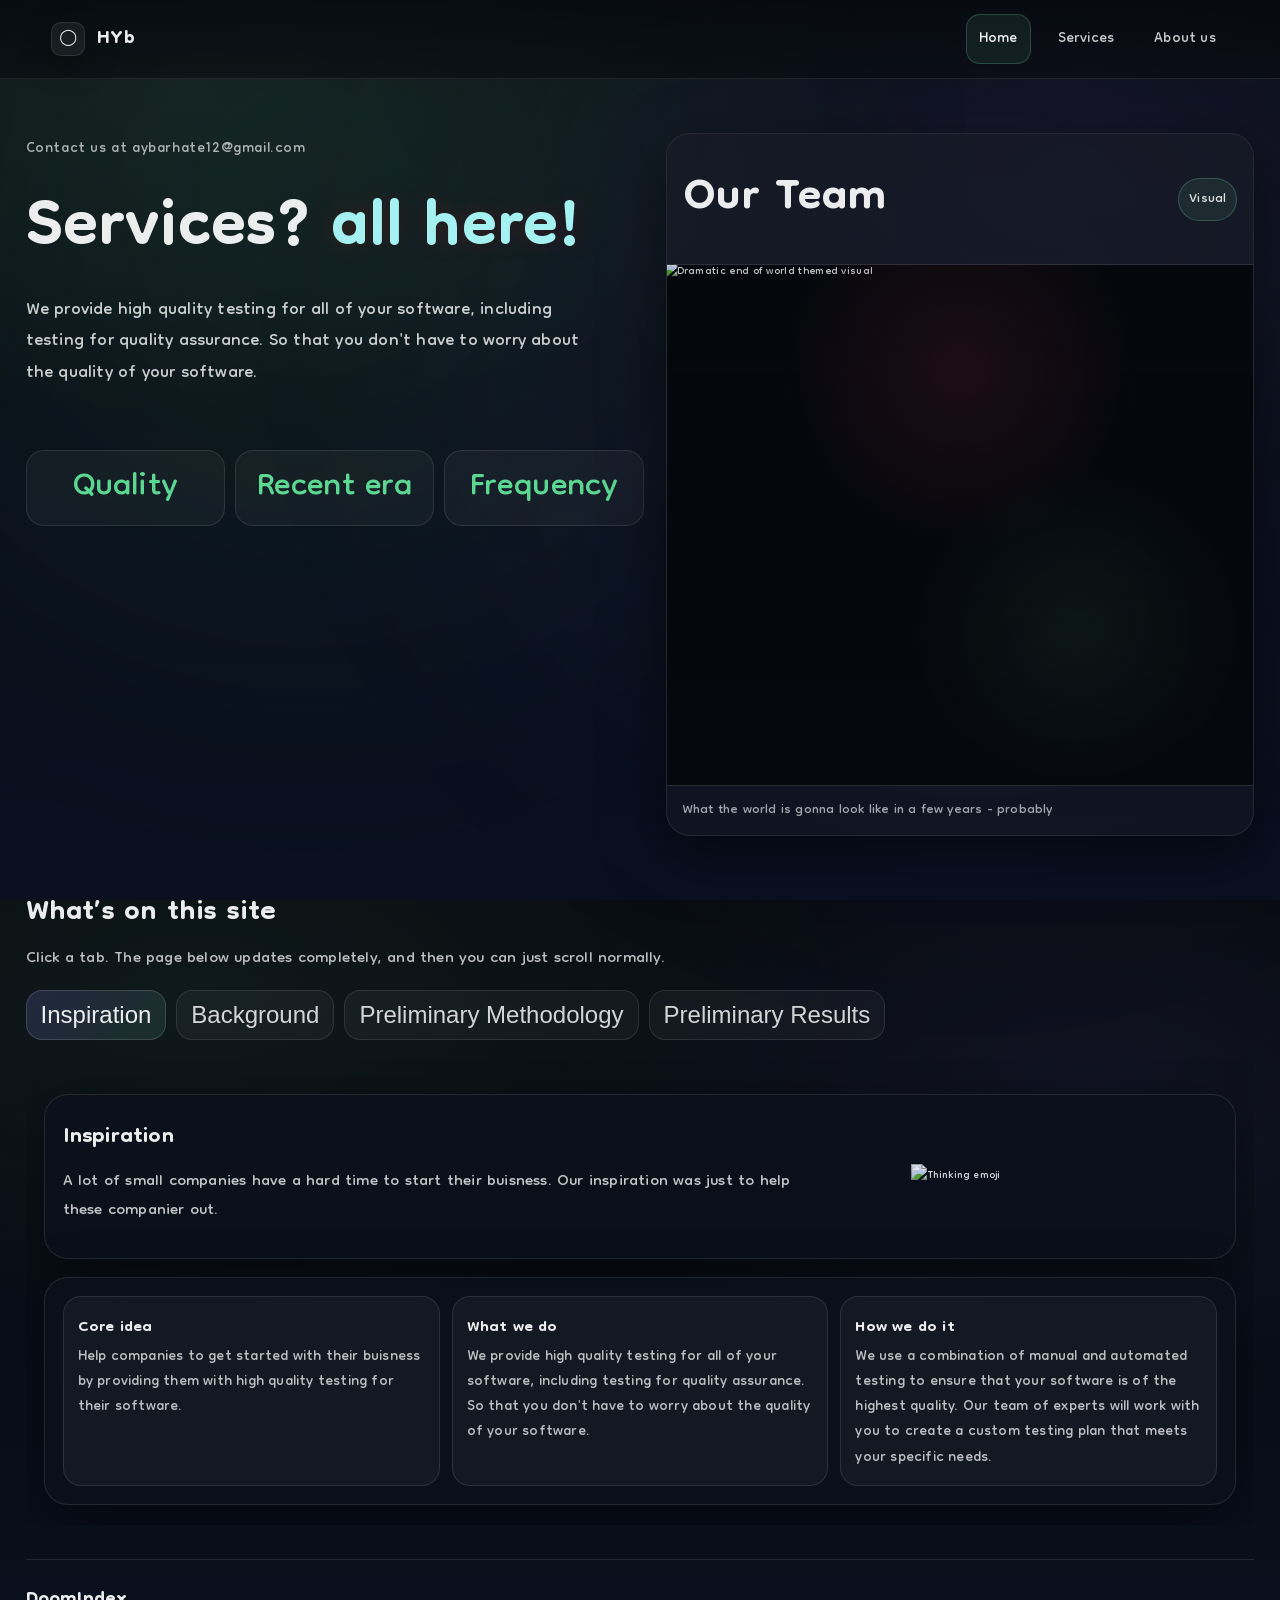
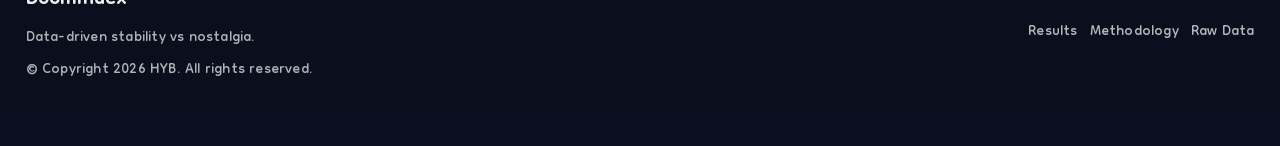
==== index.html @ d2ed86a8 "Better" ====
<!DOCTYPE html>
<html lang="en">
<head>
  <meta charset="UTF-8" />
  <meta name="viewport" content="width=device-width, initial-scale=1.0" />
  <title>Are We All Doomed?</title>

  <link rel="preconnect" href="https://fonts.googleapis.com">
  <link rel="preconnect" href="https://fonts.gstatic.com" crossorigin>
  <link href="https://fonts.googleapis.com/css2?family=Dongle:wght@300;400;700&display=swap" rel="stylesheet">
  

  <link rel="stylesheet" href="Scripts/styles.css" />
  <script src="https://cdn.plot.ly/plotly-2.32.0.min.js"></script>
</head>

<body>
  <div class="bg-glow bg-glow--a"></div>
  <div class="bg-glow bg-glow--b"></div>

  <header class="nav-wrap">
    <nav class="nav">
      <div class="brand">
        <div class="brand-mark" aria-hidden="true">◯</div>
        <a class="brand-name" href="index.html">HYb</a>
      </div>

      <button class="nav-toggle" id="navToggle" aria-label="Toggle menu">
        <span></span><span></span><span></span>
      </button>

      <div class="nav-links" id="navLinks">
        <a class="nav-link active" href="index.html">Home</a>
        <a class="nav-link" href="Scripts/Services.html">Services</a>
        <a class="nav-link" href="Scripts/about.html">About us</a>
      </div>
    </nav>
  </header>

  <main class="container">
    <!-- HERO -->
    <section class="hero">
      <div class="hero-left">
        <!-- <div class="kicker">Got your back • 2026 → now • Only the best<br> -->
        <div class="kicker">
          Contact us at aybarhate12@gmail.com
        </div>

        <h1 class="hero-title">
          Services? <span class="accent">all here!</span>
        </h1>

        <p class="hero-subtitle">
          We provide high quality testing for all of your software, including testing for quality assurance. So that you don't have to worry about the quality of your software.
        </p>



        <!-- <div class="hero-cta">
          <a class="btn btn-primary" href="#tabs">Explore the evidence</a>
          <a class="btn btn-ghost" href="raw-data.html">Jump to results</a>
        </div> -->

        <div class="hero-metrics">
          <div class="metric">
            <div class="metric-label">Quality </div>
            <!-- <div class="metric-value">1985–2019</div> -->
          </div>
          <div class="metric">
            <div class="metric-label">Recent era</div>
            <!-- <div class="metric-value">2020–Present</div> -->
          </div>
          <div class="metric">
            <div class="metric-label">Frequency</div>
            <!-- <div class="metric-value">Monthly</div> -->
          </div>
        </div>
      </div>

      <div class="hero-right">
        <div class="card hero-image-card">
          <div class="card-top">
            <div class="card-title">Our Team</div>
            <div class="pill">Visual</div>
          </div>

          <div class="hero-image-wrap">
            <img
              src="../end_of_world.jpg"
              alt="Dramatic end of world themed visual"
              class="hero-image"
            />
            <div class="hero-image-overlay"></div>
          </div>

          <div class="card-bottom">
            <div class="note">What the world is gonna look like in a few years - probably</div>
          </div>
        </div>
    </section>

    <!-- TABS -->
    <section class="tabs-section" id="tabs">
      <div class="tabs-header">
        <h2 class="section-title">What’s on this site</h2>
        <p class="section-subtitle">
          Click a tab. The page below updates completely, and then you can just scroll normally.
        </p>
      </div>

      <div class="tabs">
        <button class="tab active" data-tab="inspiration">Inspiration</button>
        <button class="tab" data-tab="background">Background</button>
        <button class="tab" data-tab="prelim-method">Preliminary Methodology</button>
        <button class="tab" data-tab="prelim-results">Preliminary Results</button>
      </div>
    </section>

    <!-- FULL PAGE TAB CONTENT -->
    <section class="full-tab-content">
      <!-- PANEL: Inspiration -->
      <!-- PANEL: Inspiration -->
<article class="panel active page-panel" id="panel-inspiration" data-panel="inspiration">

  <section class="content-block inspiration-block">

  <div class="inspiration-layout">

    <div class="inspiration-text">

      <h3 class="panel-title">Inspiration</h3>

      <p class="panel-text">
        A lot of small companies have a hard time to start their buisness. Our inspiration was just to help these companier out.
      </p>

    </div>

    <div class="inspiration-image-wrap">
      <img
        src="../images/thinking_emoji.png"
        alt="Thinking emoji"
        class="inspiration-image"
      >
    </div>

  </div>

</section>

  <section class="content-block">
    <div class="panel-grid">

      <div class="mini-card">
        <div class="mini-title">Core idea</div>
        <div class="mini-text">
          Help companies to get started with their buisness by providing them with high quality testing for their software.
        </div>
      </div>

      <div class="mini-card">
        <div class="mini-title">What we do</div>
        <div class="mini-text">
          We provide high quality testing for all of your software, including testing for quality assurance. So that you don't have to worry about the quality of your software.
        </div>
      </div>

      <div class="mini-card">
        <div class="mini-title">How we do it</div>
        <div class="mini-text">
          We use a combination of manual and automated testing to ensure that your software is of the highest quality. Our team of experts will work with you to create a custom testing plan that meets your specific needs.
        </div>
      </div>

    </div>
  </section>



</article>

      <!-- PANEL: Background -->
<article class="panel page-panel" id="panel-background" data-panel="background">

  <section class="content-block">
    <h3 class="panel-title">Background: The Geopolitical Risk Index</h3>

    <p class="panel-text">
      To evaluate global instability quantitatively, we use the Geopolitical Risk Index (GPR).
      The GPR is a widely used economic and political indicator developed by
      Dario Caldara and Matteo Iacoviello that measures geopolitical tensions
      by analysing the frequency of specific risk-related terms in international
      newspaper coverage.
    </p>

    <p class="panel-text">
      The index is constructed using a dictionary-based search algorithm that scans
      large databases of newspaper articles and calculates the share of articles
      containing combinations of words related to geopolitical conflict.
      This approach allows the index to capture the intensity of geopolitical risk
      over time in a consistent and data-driven way.
    </p>
  </section>

  <section class="content-block">

    <h3 class="panel-title">Components of the GPR index</h3>

    <p class="panel-text">
      The GPR index is composed of eight underlying categories representing different
      forms of geopolitical tension. These categories capture both potential threats
      and actual conflict events.
    </p>

    <ul class="panel-list">

      <li><span class="bullet"></span><b>War Threats (Category 1)</b> - references to the possibility of war or military confrontation.</li>

      <li><span class="bullet"></span><b>Peace Threats (Category 2)</b> - breakdowns in diplomacy or negotiations that threaten peace agreements.</li>

      <li><span class="bullet"></span><b>Military Buildups (Category 3)</b> - discussions of increased military spending or mobilisation.</li>

      <li><span class="bullet"></span><b>Nuclear Threats (Category 4)</b> - references to nuclear weapons, proliferation, or nuclear tensions.</li>

      <li><span class="bullet"></span><b>Terror Threats (Category 5)</b> - warnings or potential threats of terrorism.</li>

      <li><span class="bullet"></span><b>Beginning of War (Category 6)</b> - reports of conflicts officially beginning.</li>

      <li><span class="bullet"></span><b>Escalation of War (Category 7)</b> - events where existing conflicts intensify.</li>

      <li><span class="bullet"></span><b>Terror Acts (Category 8)</b> - actual terrorist attacks or incidents.</li>

    </ul>
  </section>

  <section class="content-block">

    <h3 class="panel-title">How the index is constructed</h3>

    <p class="panel-text">
      Each of these eight categories contributes to the overall GPR score.
      The categories are weighted using statistical models that estimate the
      relative importance of different types of geopolitical events in shaping
      global risk levels. These weights are derived from historical data and
      calibrated using econometric modelling techniques.
    </p>

    <p class="panel-text">
      The resulting index provides a monthly time series of geopolitical risk
      levels, allowing researchers to analyse long-term trends and compare
      different historical periods using consistent data.
    </p>

  </section>

  <section class="content-block">

    <div class="panel-grid">

      <div class="mini-card">
        <div class="mini-title">Time span used</div>
        <div class="mini-text">
          Monthly data from 1985 to the present.
        </div>
      </div>

      <div class="mini-card">
        <div class="mini-title">Global analysis</div>
        <div class="mini-text">
          We analyse the global index to detect large-scale structural shifts.
        </div>
      </div>

      <div class="mini-card">
        <div class="mini-title">Country analysis</div>
        <div class="mini-text">
          The same framework is then applied to 44 countries included in the GPR dataset.
        </div>
      </div>

    </div>

  </section>

</article>

      <!-- PANEL: Preliminary Methodology -->
<article class="panel page-panel" id="panel-prelim-method" data-panel="prelim-method">
  <section class="content-block">
    <h3 class="panel-title">Preliminary methodology</h3>
    <p class="panel-text">
      Our approach is to treat the idea of a “golden era” as a measurable statistical claim rather than just a feeling.
      We begin with the monthly global Geopolitical Risk Index (GPR), clean and filter the data so it consistently covers 1985 to the present, then split the timeline into two eras: a pre-2020 baseline and a post-2020 recent period.
      From there, we apply a small set of connected analyses designed to answer slightly different versions of the same question: is the world now generally riskier, more unstable, more extreme, or structurally different from before?
    </p>
  </section>

  <section class="content-block">
    <h3 class="panel-title">Phase 1 pipeline (global)</h3>
    <p class="panel-text">
      The global methodology is built in layers. Instead of relying on a single summary statistic, we combine baseline level, volatility, extremes, and regime-shift analysis so the interpretation is more robust.
      Each method is answering a different part of the overall research question.
    </p>

    <ul class="panel-list">
      <li>
        <span class="bullet"></span>
        <span><b>Data preparation:</b> load the monthly GPR series, convert dates, clean invalid values, sort chronologically, and restrict the working dataset to 1985–present.</span>
      </li>
      <li>
        <span class="bullet"></span>
        <span><b>Era split:</b> define 1985–2019 as the “golden era” and 2020–present as the recent comparison period.</span>
      </li>
      <li>
        <span class="bullet"></span>
        <span><b>Baseline level:</b> compare the mean and median of each era with bootstrap confidence intervals.</span>
      </li>
      <li>
        <span class="bullet"></span>
        <span><b>Volatility:</b> compare standard deviation and rolling 60-month instability over time.</span>
      </li>
      <li>
        <span class="bullet"></span>
        <span><b>Extremes:</b> define high-risk months using golden-era percentile thresholds, then compare how often and how strongly those extremes appear later.</span>
      </li>
      <li>
        <span class="bullet"></span>
        <span><b>Trend shift:</b> fit separate pre-2020 and post-2020 linear trends and test whether the slope changes significantly.</span>
      </li>
    </ul>
  </section>

  <section class="content-block methodology-columns">
    <div class="mini-card">
      <div class="mini-title">What the baseline test asks</div>
      <div class="mini-text">
        Are ordinary months now riskier on average, or does today only feel worse because of a few giant spikes?
      </div>
    </div>

    <div class="mini-card">
      <div class="mini-title">What the volatility test asks</div>
      <div class="mini-text">
        Even if average risk were similar, has the system itself become more unstable and harder to predict?
      </div>
    </div>

    <div class="mini-card">
      <div class="mini-title">What the extremes test asks</div>
      <div class="mini-text">
        Are months that would have counted as unusually severe in the golden era becoming more common now?
      </div>
    </div>

    <div class="mini-card">
      <div class="mini-title">What the trend shift asks</div>
      <div class="mini-text">
        Does 2020 behave like a real structural breakpoint, where the long-term direction of the series changes?
      </div>
    </div>
  </section>

  <section class="content-block">
    <h3 class="panel-title">How the methods work together</h3>
    <p class="panel-text">
      These methods are intentionally complementary. Mean and median test the baseline level, volatility checks instability, extreme-value analysis checks tail risk, and piecewise trend analysis checks whether the system’s direction changed.
      Taken together, they let us distinguish between a world that is merely noisy and a world that is genuinely becoming more dangerous in a deeper statistical sense.
    </p>
  </section>

  <section class="content-block">
    <h3 class="panel-title">Phase 3 expansion (countries)</h3>
    <p class="panel-text">
      After validating the pipeline globally, we extend the exact same framework to the 44 country-level GPR share series.
      That means each country gets the same cleaning steps, the same era split, and the same set of plots and summaries.
      This makes it possible to ask not only whether the world as a whole looks different, but also whether that shift is broadly distributed or concentrated in particular places.
    </p>
  </section>
</article>

      <!-- PANEL: Preliminary Results -->
      <article class="panel page-panel" id="panel-prelim-results" data-panel="prelim-results">
        <section class="content-block">
          <h3 class="panel-title">Preliminary results (global)</h3>

          <div class="doom-answer">
            <span class="doom-q">Are we all doomed?</span>
            <span class="doom-a">Yes… well, kinda.</span>
          </div>

          <p class="panel-text">
            These three charts give the first answer: the post-2020 period does not just look noisy  it appears structurally higher and more fragile than the 1985–2019 baseline.
          </p>
        </section>

        <!-- BIG MAIN PLOT -->
        <section class="content-block">
          <div class="inline-plot-card">
            <div class="inline-plot-title">Global GPR  monthly values + rolling trends</div>
            <div class="plot plot--iframe plot--xl">
              <iframe
                title="Global GPR trends"
                class="plot-iframe"
                src="../analysis_results/baseline_analysis_plotly/html/01_time_series_and_trend.html"
                loading="lazy"
                scrolling="no"
                referrerpolicy="no-referrer"
              ></iframe>
            </div>
          </div>

          <p class="prelim-description">
            This is the broadest view of the story. The raw monthly series is spiky, but the rolling means make the underlying shift easier to see. Instead of only a few isolated shocks, the recent period appears to sit on a higher overall level of risk than the older baseline.
          </p>
        </section>

        <!-- ROW 1: TEXT LEFT, PLOT RIGHT -->
        <section class="content-block prelim-row">
          <div class="prelim-row-text">
            <h4 class="prelim-row-title">Distribution shift</h4>
            <p class="prelim-row-paragraph">
              This chart compares the overall shape of the golden-era and recent-era distributions. The key point is that the recent period is not just defined by one or two dramatic spikes  the whole distribution has moved upward. That lines up with the statistics: the golden-era mean is 100.00 while the recent mean is 119.61, and the median rises from 90.61 to 114.91. In plain language, typical months after 2020 are riskier than typical months before it, which supports the idea that the change is broad rather than anecdotal.
            </p>
          </div>

          <div class="prelim-row-plot">
            <div class="inline-plot-card">
              <div class="inline-plot-title">Distribution shift (Golden vs Recent)</div>
              <div class="plot plot--iframe plot--row">
                <iframe
                  title="Distribution density"
                  class="plot-iframe"
                  src="../analysis_results/baseline_analysis_plotly/html/03_distribution_density_comparison.html"
                  loading="lazy"
                  scrolling="no"
                  referrerpolicy="no-referrer"
                ></iframe>
              </div>
            </div>
          </div>
        </section>

        <!-- ROW 2: PLOT LEFT, TEXT RIGHT -->
        <section class="content-block prelim-row prelim-row--reverse">
          <div class="prelim-row-plot">
            <div class="inline-plot-card">
              <div class="inline-plot-title">Piecewise trend around 2020</div>
              <div class="plot plot--iframe plot--row">
                <iframe
                  title="Piecewise trend"
                  class="plot-iframe"
                  src="../analysis_results/baseline_analysis_plotly/html/07_piecewise_trend_lines.html"
                  loading="lazy"
                  scrolling="no"
                  referrerpolicy="no-referrer"
                ></iframe>
              </div>
            </div>
          </div>

          <div class="prelim-row-text">
            <h4 class="prelim-row-title">Trend shift around 2020</h4>
            <p class="prelim-row-paragraph">
              This plot asks whether 2020 marks a genuine structural change rather than just another bump in a noisy series. Before 2020, the fitted slope is slightly negative at about -0.015 GPR per month, which is basically flat to gently declining. After 2020, it becomes strongly positive at about +1.011 GPR per month, and the bootstrap confidence interval for the slope difference excludes zero. So, even at a preliminary level, the evidence suggests the recent era is not only higher  it is also moving in a more unstable direction.
            </p>
          </div>
        </section>

        <section class="content-block">
          <div class="results-cta">
            <a class="btn btn-primary" href="raw-data.html">See full results</a>
            <a class="btn btn-ghost" href="methodology.html">Read full methodology</a>
          </div>
        </section>
      </article>
    </section>
    
    <footer class="footer">
      <div class="footer-left">
        <div class="footer-title">DoomIndex</div>
        <div class="footer-sub">Data-driven stability vs nostalgia.</div>
        <div class="footer-sub">© Copyright 2026 HYB. All rights reserved.</div>
      </div>
      <div class="footer-right">
        <a href="raw-data.html">Results</a>
        <a href="methodology.html">Methodology</a>
        <a href="actual_raw_data.html">Raw Data</a>
      </div>
    </footer>
  </main>

  <script src="Scripts/script.js"></script>
</body>
</html>
---- Scripts/styles.css ----
:root{
  --bg: #070A0F;
  --bg2: #0A1020;
  --card: rgba(12, 16, 28, 0.68);
  --card2: rgba(12, 16, 28, 0.82);
  --border: rgba(255,255,255,0.10);
  --muted: rgba(255,255,255,0.70);
  --text: rgba(255,255,255,0.92);
  --accent: #a5f0f0;
  --accent2: rgba(104, 245, 163, 0.865);
  --danger: #FF4D6D;
  --shadow: 0 18px 60px rgba(0,0,0,0.55);
  --radius: 18px;
  --radius2: 24px;
}

*{ box-sizing: border-box; }
html, body { height: 100%; }
body{
  margin: 0;
  background: radial-gradient(1200px 600px at 15% 10%, rgba(124,255,178,0.06), transparent 55%),
              radial-gradient(900px 500px at 85% 20%, rgba(138,124,255,0.07), transparent 60%),
              linear-gradient(180deg, var(--bg), var(--bg2));
  color: var(--text);
  font-family: "Dongle", system-ui, -apple-system, Segoe UI, Roboto, Arial, sans-serif;
  letter-spacing: 0.2px;
}

/* subtle glow blobs */
.bg-glow{
  position: fixed;
  inset: -200px;
  filter: blur(80px);
  opacity: 0.65;
  pointer-events: none;
  z-index: -1;
}
.bg-glow--a{ background: radial-gradient(circle at 30% 30%, rgba(124,255,178,0.12), transparent 45%); }
.bg-glow--b{ background: radial-gradient(circle at 70% 40%, rgba(138,124,255,0.11), transparent 52%); }

.container{
  width: min(1500px, 96vw);
  margin: 0 auto;
  padding: 28px 0 60px;
}

/* NAV */
.nav-wrap{
  position: sticky;
  top: 0;
  z-index: 50;
  backdrop-filter: blur(14px);
  background: linear-gradient(180deg, rgba(7,10,15,0.85), rgba(7,10,15,0.55));
  border-bottom: 1px solid var(--border);
}

.nav{
  width: min(1200px, 92vw);
  margin: 0 auto;
  padding: 14px 0;
  display: flex;
  align-items: center;
  justify-content: space-between;
  gap: 16px;
}

.brand{
  display: flex;
  align-items: center;
  gap: 12px;
}
.brand-mark{
  width: 34px;
  height: 34px;
  border-radius: 10px;
  display: grid;
  place-items: center;
  background: rgba(255,255,255,0.06);
  border: 1px solid var(--border);
  box-shadow: 0 10px 30px rgba(0,0,0,0.35);
}
.brand-name{
  text-decoration: none;
  color: var(--text);
  font-size: 30px;
  font-weight: 700;
  line-height: 1;
}

.nav-links{
  display: flex;
  gap: 14px;
  align-items: center;
}

.nav-link{
  text-decoration: none;
  color: rgba(255,255,255,0.78);
  font-size: 22px;
  padding: 8px 12px;
  border-radius: 14px;
  border: 1px solid transparent;
  transition: 120ms ease;
}
.nav-link:hover{
  color: var(--text);
  background: rgba(255,255,255,0.06);
  border-color: var(--border);
}
.nav-link.active{
  color: var(--text);
  background: rgba(124,255,178,0.08);
  border-color: rgba(124,255,178,0.20);
}
.method-image{
  width: 100%;
  max-width: 100%;
  display: block;
  border-radius: 20px;
  border: 1px solid rgba(255,255,255,0.10);
  margin-top: 18px;
}
/* mobile toggle */
.nav-toggle{
  display: none;
  background: transparent;
  border: 1px solid var(--border);
  border-radius: 14px;
  padding: 10px;
  cursor: pointer;
}
.nav-toggle span{
  display: block;
  width: 20px;
  height: 2px;
  background: rgba(255,255,255,0.85);
  margin: 4px 0;
  border-radius: 2px;
}

/* HERO */
.hero{
  display: grid;
  grid-template-columns: 1.05fr 1fr;
  gap: 22px;
  padding-top: 26px;
  align-items: stretch;
}

.kicker{
  font-size: 22px;
  color: rgba(255,255,255,0.65);
  letter-spacing: 0.6px;
}

.hero-title{
  margin: 40px 0 40px;
  font-size: clamp(96px, 8vw, 150px);
  line-height: 0.5;
  font-weight: 700;
}
.accent{
  color: var(--accent);
  text-shadow: 0 0 22px rgba(233, 26, 26, 0.18);
}
.hero-subtitle{
  margin: 0 0 30px;
  font-size: 26px;
  color: rgba(255,255,255,0.78);
  line-height: 1.2;
  max-width: 58ch;
}

.hero-cta{
  display: flex;
  gap: 12px;
  align-items: center;
  margin: 12px 0 16px;
}

.btn{
  display: inline-flex;
  align-items: center;
  justify-content: center;
  gap: 10px;
  padding: 12px 16px;
  border-radius: 16px;
  font-size: 24px;
  text-decoration: none;
  border: 1px solid var(--border);
  transition: 140ms ease;
  user-select: none;
}
.btn-primary{
  background: linear-gradient(135deg, rgba(124,255,178,0.18), rgba(124,255,178,0.08));
  border-color: rgba(124,255,178,0.26);
  color: var(--text);
}
.btn-primary:hover{
  transform: translateY(-1px);
  box-shadow: 0 16px 40px rgba(0,0,0,0.45);
}
.btn-ghost{
  background: rgba(255,255,255,0.05);
  color: rgba(255,255,255,0.85);
}
.btn-ghost:hover{
  background: rgba(255,255,255,0.08);
}

.hero-metrics{
  display: grid;
  grid-template-columns: repeat(3, 1fr);
  gap: 10px;  
  margin-top: 60px;
}
.metric{
  padding: 12px 12px;
  border-radius: 18px;
  display: flex;
  align-items: center;
  justify-content: center;
  background: rgba(255,255,255,0.04);
  border: 1px solid var(--border);
}
.metric-label{
  font-size: 50px;
  color: var(--accent2);
  text-align: center;
  line-height: 1;
  /* text-shadow: 0 0 18px rgba(0, 0, 0, 0.35); */
}
.metric-value{
  font-size: 28px;
  font-weight: 700;
  line-height: 1;
}

/* CARD / PLOT */
.card{
  background: var(--card);
  border: 1px solid var(--border);
  border-radius: var(--radius2);
  box-shadow: var(--shadow);
  overflow: hidden;
  display: flex;
  flex-direction: column;
  min-height: 420px;
}

.card-top{
  padding: 14px 16px;
  display: flex;
  align-items: center;
  justify-content: space-between;
  background: rgba(255,255,255,0.03);
  border-bottom: 1px solid var(--border);
}
.card-title{
  font-size: 70px;
  font-weight: 700;
  text-align: center;
}
.pill{
  font-size: 20px;
  padding: 6px 10px;
  border-radius: 999px;
  border: 1px solid rgba(124,255,178,0.22);
  background: rgba(124,255,178,0.08);
  color: rgba(255,255,255,0.85);
}
.plot{
  width: 100%;
  height: 420px;
}
.plot--small{
  height: 280px;
}
.card-bottom{
  padding: 10px 16px;
  border-top: 1px solid var(--border);
  background: rgba(255,255,255,0.02);
}
.note{
  font-size: 20px;
  color: rgba(255,255,255,0.62);
}

/* TABS SECTION */
.tabs-section{
  margin-top: 34px;
  padding: 22px 0 0;
}

.tabs-header{
  margin-bottom: 10px;
}
.section-title{
  margin: 0;
  font-size: 44px;
  line-height: 1;
}
.section-subtitle{
  margin: 6px 0 0;
  font-size: 24px;
  color: rgba(255,255,255,0.72);
}

.tabs{
  display: flex;
  gap: 10px;
  flex-wrap: wrap;
  margin-top: 14px;
}

.tab{
  cursor: pointer;
  border-radius: 16px;
  border: 1px solid var(--border);
  background: rgba(255,255,255,0.04);
  color: rgba(255,255,255,0.82);
  padding: 10px 14px;
  font-size: 24px;
  transition: 140ms ease;
}
.tab:hover{
  background: rgba(255,255,255,0.07);
}
.tab.active{
  background: linear-gradient(135deg, rgba(138,124,255,0.18), rgba(124,255,178,0.10));
  border-color: rgba(255,255,255,0.14);
  color: var(--text);
}

.tab-panels{
  margin-top: 14px;
  border-radius: var(--radius2);
  border: 1px solid var(--border);
  background: var(--card2);
  box-shadow: var(--shadow);
  overflow: hidden;
}

.panel{
  display: none;
  padding: 18px 18px 20px;
  max-height: 520px;
  overflow: auto; /* scrollable content area */
}
.panel.active{
  display: block;
}

.panel-title{
  margin: 0 0 6px;
  font-size: 34px;
  font-weight: 700;
}
.panel-text{
  margin: 0 0 14px;
  font-size: 24px;
  color: rgba(255,255,255,0.76);
  line-height: 1.2;
}

.panel-grid{
  display: grid;
  grid-template-columns: repeat(3, 1fr);
  gap: 12px;
}
.mini-card{
  padding: 14px 14px;
  background: rgba(255,255,255,0.04);
  border: 1px solid var(--border);
  border-radius: 18px;
}
.mini-title{
  font-size: 24px;
  font-weight: 700;
}
.mini-text{
  font-size: 22px;
  color: rgba(255,255,255,0.72);
  line-height: 1.15;
}

.panel-list{
  list-style: none;
  padding: 0;
  margin: 10px 0 14px;
  display: grid;
  gap: 10px;
}
.panel-list li{
  display: grid;
  grid-template-columns: 14px 1fr;
  gap: 10px;
  font-size: 24px;
  color: rgba(255,255,255,0.78);
}
.bullet{
  width: 10px;
  height: 10px;
  border-radius: 50%;
  margin-top: 10px;
  background: rgba(124,255,178,0.85);
  box-shadow: 0 0 18px rgba(124,255,178,0.20);
}

.inline-plot-wrap{
  display: grid;
  grid-template-columns: 1fr 1fr;
  gap: 12px;
  margin-top: 10px;
}
.inline-plot-card{
  padding: 12px;
  border: 1px solid var(--border);
  border-radius: 18px;
  background: rgba(255,255,255,0.03);
}
.inline-plot-title{
  font-size: 24px;
  font-weight: 700;
  margin-bottom: 8px;
}

.results-grid{
  display: grid;
  grid-template-columns: 1fr 1fr;
  gap: 12px;
}
.result-card{
  padding: 14px;
  border: 1px solid var(--border);
  border-radius: 18px;
  background: rgba(255,255,255,0.03);
}
.result-title{
  font-size: 26px;
  font-weight: 700;
  margin-bottom: 6px;
}
.result-text{
  font-size: 22px;
  color: rgba(255,255,255,0.75);
  line-height: 1.15;
}

.results-cta{
  margin-top: 12px;
  display: flex;
  gap: 12px;
}

/* FOOTER */
.footer{
  margin-top: 34px;
  padding: 18px 0 0;
  border-top: 1px solid var(--border);
  display: flex;
  justify-content: space-between;
  align-items: center;
  gap: 18px;
}
.footer-title{
  font-size: 30px;
  font-weight: 700;
}
.footer-sub{
  font-size: 22px;
  color: rgba(255,255,255,0.68);
}
.footer-right{
  display: flex;
  gap: 12px;
  flex-wrap: wrap;
}
.footer-right a{
  color: rgba(255,255,255,0.70);
  text-decoration: none;
  font-size: 22px;
}
.footer-right a:hover{
  color: var(--text);
}

.hero-image-card{ overflow: hidden; }
    .hero-image-wrap{
      position: relative;
      width: 100%;
      height: 520px;
      overflow: hidden;
      background: #05070c;
    }
    .hero-image{
      width: 100%;
      height: 100%;
      object-fit: cover;
      display: block;
      filter: saturate(1.05) contrast(1.05) brightness(0.86);
      transform: scale(1.02);
    }
    .hero-image-overlay{
      position: absolute;
      inset: 0;
      background:
        linear-gradient(180deg, rgba(7,10,15,0.04), rgba(7,10,15,0.20)),
        radial-gradient(circle at 50% 20%, rgba(255,77,109,0.10), transparent 35%),
        radial-gradient(circle at 70% 70%, rgba(124,255,178,0.07), transparent 30%);
      pointer-events: none;
    }

    .full-tab-content{
      margin-top: 18px; 
    }

    /*
    .page-panel{
      display: none;
      padding: 0;
      max-height: none !important;
      overflow: visible !important;
      background: transparent;
      border: none;
      box-shadow: none;
    }
    .page-panel.active{
      display: block;
    } */

    .content-block{
      margin-top: 18px;
      padding: 18px;
      border-radius: 24px;
      border: 1px solid rgba(255,255,255,0.10);
      background: rgba(12,16,28,0.82);
      box-shadow: 0 18px 60px rgba(0,0,0,0.45);
    }

    .methodology-columns{
      display: grid;
      grid-template-columns: 1fr 1fr;
      gap: 14px;
    }
        /* .panel-list{
      list-style: none;
      padding: 0;
      margin: 14px 0 0;
    }

    .panel-list li{
      display: flex;
      align-items: flex-start;
      gap: 10px;
      margin-bottom: 12px;
      line-height: 1.6;
      color: rgba(255,255,255,0.78);
    }

    .panel-list .bullet{
      width: 8px;
      height: 8px;
      border-radius: 50%;
      margin-top: 9px;
      background: #7CFFB2;
      flex-shrink: 0;
    } */

    .plot-iframe{
      width:100%;
      height:100%;
      border:0;
      display:block;
      background:transparent;
    }
    .plot--iframe{ width: 100%; }
    .plot--xl{ height: 700px; }
    .plot--row{ height: 500px; } /* same aspect ratio feel as big plot, just scaled down */

    .doom-answer{
      margin: 6px 0 14px;
      line-height: 1.02;
      letter-spacing: 0.2px;
    }
    .doom-q{
      display:block;
      font-size: 38px;
      font-weight: 700;
      opacity: 0.92;
      color: #FF4D6D
    
    }
    .doom-a{
      display:block;
      margin-top: 6px;
      font-size: 52px;
      font-weight: 800;
    }

    .prelim-description{
      margin: 16px 6px 4px;
      font-size: 24px;
      line-height: 1.18;
      color: rgba(255,255,255,0.75);
    }

    .prelim-row{
      display: grid;
      grid-template-columns: 1fr 1.15fr;
      gap: 22px;
      align-items: center;
    }
    .prelim-row--reverse{
      grid-template-columns: 1.15fr 1fr;
    }

    .prelim-row-title{
      margin: 0 0 10px;
      font-size: 34px;
      line-height: 1;
    }
    .prelim-row-paragraph{
      margin: 0;
      font-size: 24px;
      line-height: 1.18;
      color: rgba(255,255,255,0.76);
    }

    @media (max-width: 980px){
      .hero-image-wrap{ height: 420px; }
      .methodology-columns,
      .prelim-row,
      .prelim-row--reverse{
        grid-template-columns: 1fr;
      }
      .plot--xl{ height: 560px; }
      .plot--row{ height: 560px; }
    }

    @media (max-width: 600px){
      .hero-image-wrap{ height: 360px; }
      .plot--xl{ height: 520px; }
      .plot--row{ height: 520px; }
      .doom-q{ font-size: 32px; }
      .doom-a{ font-size: 55px; }
      .prelim-description,
      .prelim-row-paragraph{
        font-size: 22px;
      }
      .prelim-row-title{
        font-size: 30px;
      }
    }
    .inspiration-layout{
  display:grid;
  grid-template-columns: 1.3fr 0.7fr;
  gap:30px;
  align-items:center;
}

.inspiration-image-wrap{
  display:flex;
  justify-content:center;
  align-items:center;
}

.inspiration-image{
  width:220px;
  max-width:100%;
  opacity:0.9;
}

@media (max-width:900px){
  .inspiration-layout{
    grid-template-columns:1fr;
    text-align:left;
  }

  .inspiration-image{
    width:180px;
  }
}


/* RESPONSIVE */
@media (max-width: 980px){
  .hero{ grid-template-columns: 1fr; }
  .plot{ height: 380px; }
  .panel-grid{ grid-template-columns: 1fr; }
  .inline-plot-wrap{ grid-template-columns: 1fr; }
  .results-grid{ grid-template-columns: 1fr; }

  .nav-toggle{ display: inline-block; }
  .nav-links{
    display: none;
    position: absolute;
    top: 62px;
    right: 4vw;
    left: 4vw;
    padding: 10px;
    border-radius: 18px;
    background: rgba(10,12,20,0.92);
    border: 1px solid var(--border);
    box-shadow: var(--shadow);
  }
  .nav-links.open{ display: flex; flex-direction: column; gap: 6px; }
  .nav-link{ width: 100%; }
}
/* ======================================
   GLOBAL SCROLLBAR (ALL PAGES)
====================================== */

/* Chrome, Edge, Safari */
::-webkit-scrollbar {
  width: 10px;
  height: 10px;
}

::-webkit-scrollbar-track {
  background: rgba(255,255,255,0.03);
}

::-webkit-scrollbar-thumb {
  background: linear-gradient(
    180deg,
    rgba(124,255,178,0.9),
    rgba(124,255,178,0.55)
  );
  border-radius: 10px;
  border: 2px solid rgba(10,14,22,0.9);
}

::-webkit-scrollbar-thumb:hover {
  background: linear-gradient(
    180deg,
    rgba(124,255,178,1),
    rgba(124,255,178,0.75)
  );
}

 /* Firefox */
* {
  scrollbar-width: thin;
  scrollbar-color: var(--accent2) rgba(0, 0, 0, 0.7);
}
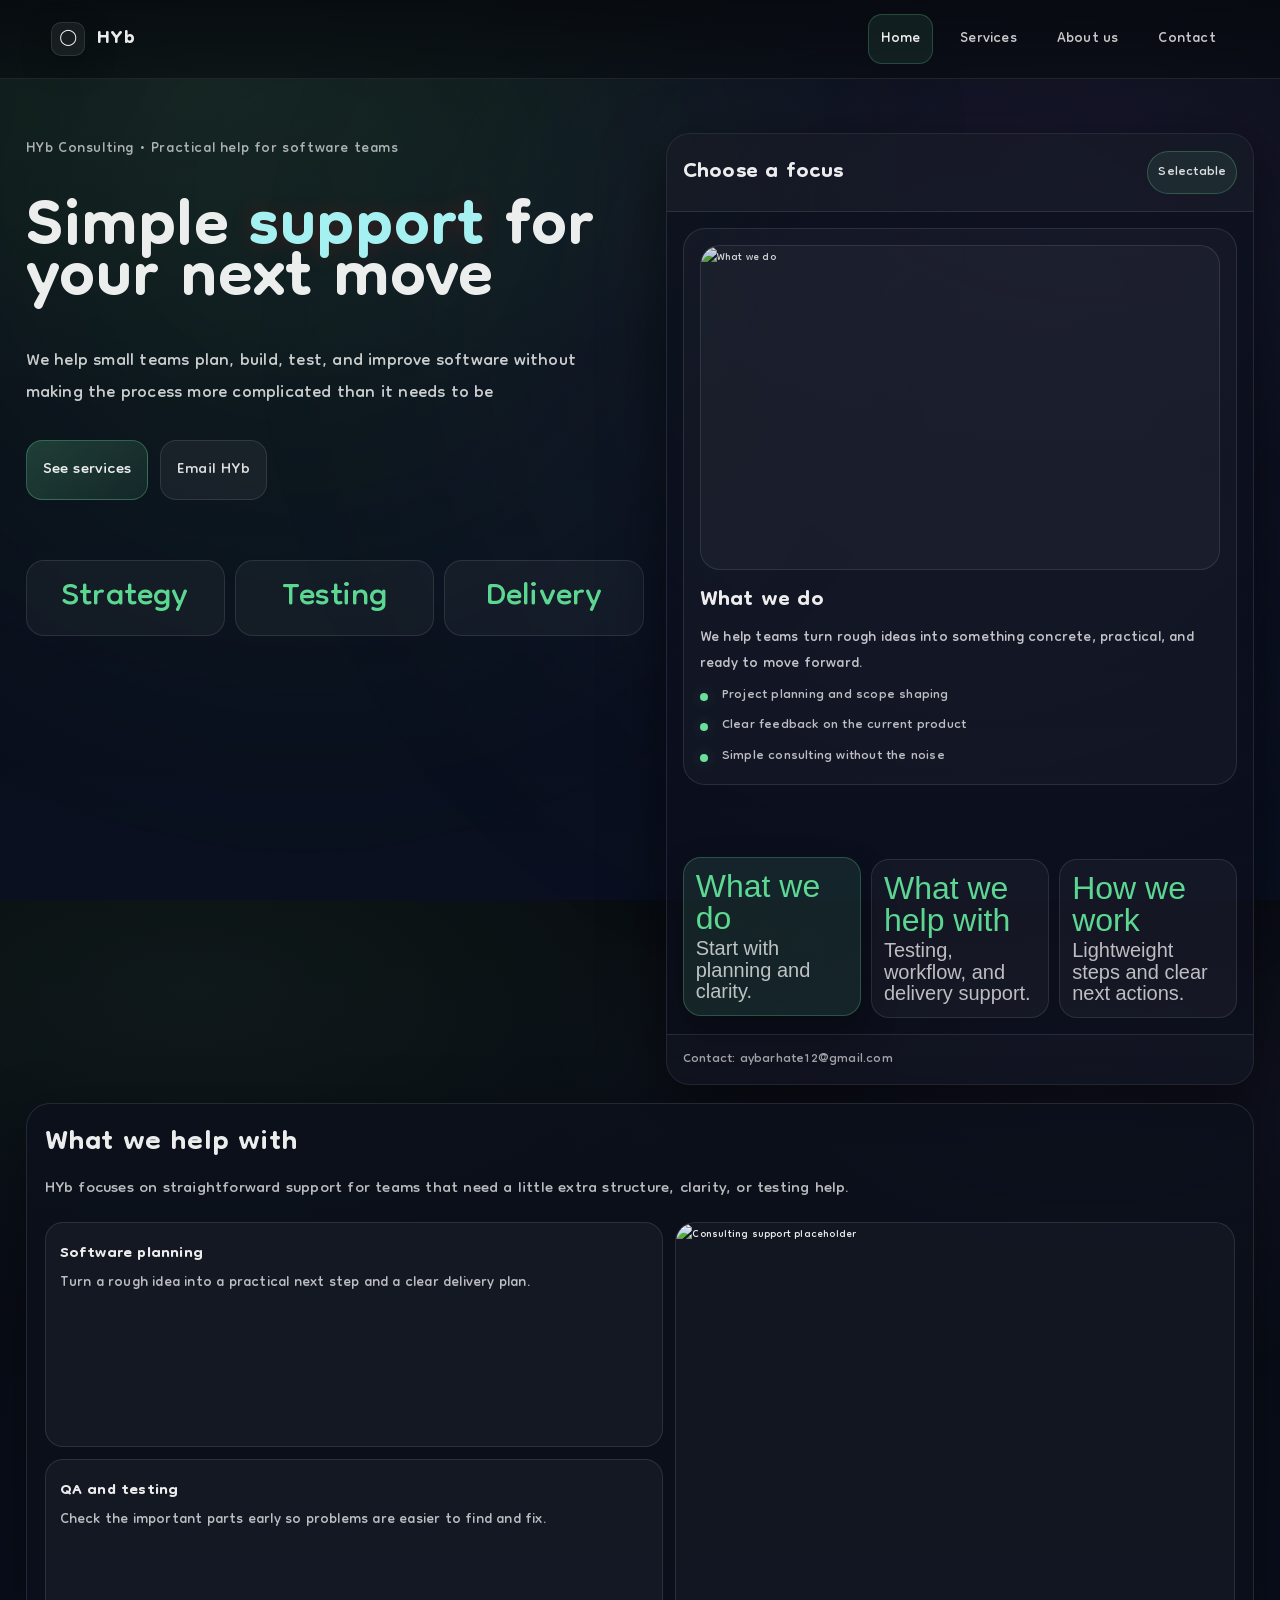
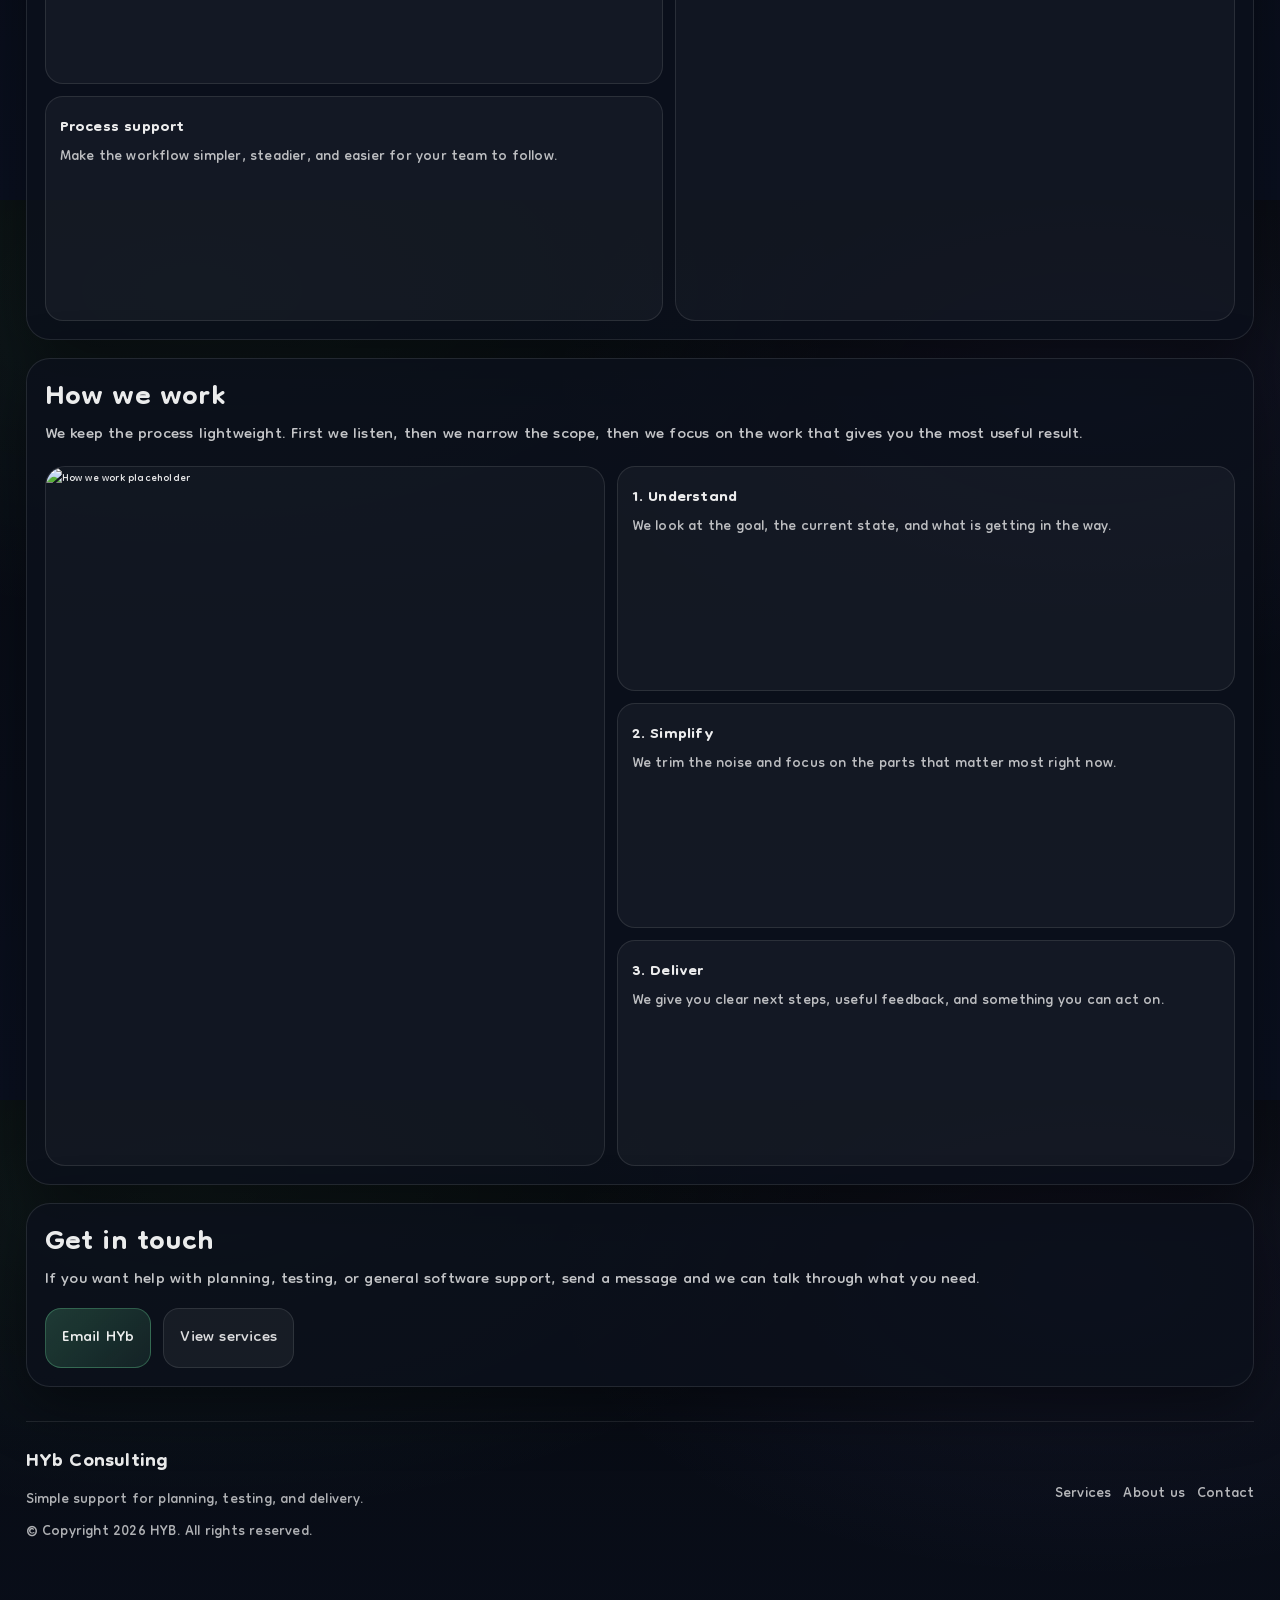
==== commit 224b02bf: "Animations" ====
--- a/index.html
+++ b/index.html
@@ -3,15 +3,13 @@
 <head>
   <meta charset="UTF-8" />
   <meta name="viewport" content="width=device-width, initial-scale=1.0" />
-  <title>Are We All Doomed?</title>
+  <title>HYb Consulting</title>
 
   <link rel="preconnect" href="https://fonts.googleapis.com">
   <link rel="preconnect" href="https://fonts.gstatic.com" crossorigin>
   <link href="https://fonts.googleapis.com/css2?family=Dongle:wght@300;400;700&display=swap" rel="stylesheet">
-  
 
   <link rel="stylesheet" href="Scripts/styles.css" />
-  <script src="https://cdn.plot.ly/plotly-2.32.0.min.js"></script>
 </head>
 
 <body>
@@ -33,458 +31,169 @@
         <a class="nav-link active" href="index.html">Home</a>
         <a class="nav-link" href="Scripts/Services.html">Services</a>
         <a class="nav-link" href="Scripts/about.html">About us</a>
+        <a class="nav-link" href="Scripts/email.html">Contact</a>
       </div>
     </nav>
   </header>
 
   <main class="container">
-    <!-- HERO -->
     <section class="hero">
-      <div class="hero-left">
-        <!-- <div class="kicker">Got your back • 2026 → now • Only the best<br> -->
-        <div class="kicker">
-          Contact us at aybarhate12@gmail.com
-        </div>
+      <div class="hero-left reveal">
+        <div class="kicker">HYb Consulting • Practical help for software teams</div>
 
         <h1 class="hero-title">
-          Services? <span class="accent">all here!</span>
+          Simple <span class="accent">support</span> for your next move
         </h1>
 
         <p class="hero-subtitle">
-          We provide high quality testing for all of your software, including testing for quality assurance. So that you don't have to worry about the quality of your software.
-        </p>
-
-
-
-        <!-- <div class="hero-cta">
-          <a class="btn btn-primary" href="#tabs">Explore the evidence</a>
-          <a class="btn btn-ghost" href="raw-data.html">Jump to results</a>
-        </div> -->
+          We help small teams plan, build, test, and improve software without making the process more complicated than it needs to be
+        <div class="hero-cta">
+          <a class="btn btn-primary" href="Scripts/Services.html">See services</a>
+          <a class="btn btn-ghost" href="Scripts/email.html">Email HYb</a>
+        </div>
+
 
         <div class="hero-metrics">
-          <div class="metric">
-            <div class="metric-label">Quality </div>
-            <!-- <div class="metric-value">1985–2019</div> -->
-          </div>
-          <div class="metric">
-            <div class="metric-label">Recent era</div>
-            <!-- <div class="metric-value">2020–Present</div> -->
-          </div>
-          <div class="metric">
-            <div class="metric-label">Frequency</div>
-            <!-- <div class="metric-value">Monthly</div> -->
-          </div>
-        </div>
-      </div>
-
-      <div class="hero-right">
+          <div class="metric"><div class="metric-label">Strategy</div></div>
+          <div class="metric"><div class="metric-label">Testing</div></div>
+          <div class="metric"><div class="metric-label">Delivery</div></div>
+        </div>
+      </div>
+
+      <div class="hero-right reveal float-slow">
         <div class="card hero-image-card">
           <div class="card-top">
-            <div class="card-title">Our Team</div>
-            <div class="pill">Visual</div>
-          </div>
-
-          <div class="hero-image-wrap">
-            <img
-              src="../end_of_world.jpg"
-              alt="Dramatic end of world themed visual"
-              class="hero-image"
-            />
-            <div class="hero-image-overlay"></div>
-          </div>
-
-          <div class="card-bottom">
-            <div class="note">What the world is gonna look like in a few years - probably</div>
-          </div>
-        </div>
-    </section>
-
-    <!-- TABS -->
-    <section class="tabs-section" id="tabs">
-      <div class="tabs-header">
-        <h2 class="section-title">What’s on this site</h2>
-        <p class="section-subtitle">
-          Click a tab. The page below updates completely, and then you can just scroll normally.
-        </p>
-      </div>
-
-      <div class="tabs">
-        <button class="tab active" data-tab="inspiration">Inspiration</button>
-        <button class="tab" data-tab="background">Background</button>
-        <button class="tab" data-tab="prelim-method">Preliminary Methodology</button>
-        <button class="tab" data-tab="prelim-results">Preliminary Results</button>
-      </div>
-    </section>
-
-    <!-- FULL PAGE TAB CONTENT -->
-    <section class="full-tab-content">
-      <!-- PANEL: Inspiration -->
-      <!-- PANEL: Inspiration -->
-<article class="panel active page-panel" id="panel-inspiration" data-panel="inspiration">
-
-  <section class="content-block inspiration-block">
-
-  <div class="inspiration-layout">
-
-    <div class="inspiration-text">
-
-      <h3 class="panel-title">Inspiration</h3>
-
-      <p class="panel-text">
-        A lot of small companies have a hard time to start their buisness. Our inspiration was just to help these companier out.
-      </p>
-
-    </div>
-
-    <div class="inspiration-image-wrap">
-      <img
-        src="../images/thinking_emoji.png"
-        alt="Thinking emoji"
-        class="inspiration-image"
-      >
-    </div>
-
-  </div>
-
-</section>
-
-  <section class="content-block">
-    <div class="panel-grid">
-
-      <div class="mini-card">
-        <div class="mini-title">Core idea</div>
-        <div class="mini-text">
-          Help companies to get started with their buisness by providing them with high quality testing for their software.
-        </div>
-      </div>
-
-      <div class="mini-card">
-        <div class="mini-title">What we do</div>
-        <div class="mini-text">
-          We provide high quality testing for all of your software, including testing for quality assurance. So that you don't have to worry about the quality of your software.
-        </div>
-      </div>
-
-      <div class="mini-card">
-        <div class="mini-title">How we do it</div>
-        <div class="mini-text">
-          We use a combination of manual and automated testing to ensure that your software is of the highest quality. Our team of experts will work with you to create a custom testing plan that meets your specific needs.
-        </div>
-      </div>
-
-    </div>
-  </section>
-
-
-
-</article>
-
-      <!-- PANEL: Background -->
-<article class="panel page-panel" id="panel-background" data-panel="background">
-
-  <section class="content-block">
-    <h3 class="panel-title">Background: The Geopolitical Risk Index</h3>
-
-    <p class="panel-text">
-      To evaluate global instability quantitatively, we use the Geopolitical Risk Index (GPR).
-      The GPR is a widely used economic and political indicator developed by
-      Dario Caldara and Matteo Iacoviello that measures geopolitical tensions
-      by analysing the frequency of specific risk-related terms in international
-      newspaper coverage.
-    </p>
-
-    <p class="panel-text">
-      The index is constructed using a dictionary-based search algorithm that scans
-      large databases of newspaper articles and calculates the share of articles
-      containing combinations of words related to geopolitical conflict.
-      This approach allows the index to capture the intensity of geopolitical risk
-      over time in a consistent and data-driven way.
-    </p>
-  </section>
-
-  <section class="content-block">
-
-    <h3 class="panel-title">Components of the GPR index</h3>
-
-    <p class="panel-text">
-      The GPR index is composed of eight underlying categories representing different
-      forms of geopolitical tension. These categories capture both potential threats
-      and actual conflict events.
-    </p>
-
-    <ul class="panel-list">
-
-      <li><span class="bullet"></span><b>War Threats (Category 1)</b> - references to the possibility of war or military confrontation.</li>
-
-      <li><span class="bullet"></span><b>Peace Threats (Category 2)</b> - breakdowns in diplomacy or negotiations that threaten peace agreements.</li>
-
-      <li><span class="bullet"></span><b>Military Buildups (Category 3)</b> - discussions of increased military spending or mobilisation.</li>
-
-      <li><span class="bullet"></span><b>Nuclear Threats (Category 4)</b> - references to nuclear weapons, proliferation, or nuclear tensions.</li>
-
-      <li><span class="bullet"></span><b>Terror Threats (Category 5)</b> - warnings or potential threats of terrorism.</li>
-
-      <li><span class="bullet"></span><b>Beginning of War (Category 6)</b> - reports of conflicts officially beginning.</li>
-
-      <li><span class="bullet"></span><b>Escalation of War (Category 7)</b> - events where existing conflicts intensify.</li>
-
-      <li><span class="bullet"></span><b>Terror Acts (Category 8)</b> - actual terrorist attacks or incidents.</li>
-
-    </ul>
-  </section>
-
-  <section class="content-block">
-
-    <h3 class="panel-title">How the index is constructed</h3>
-
-    <p class="panel-text">
-      Each of these eight categories contributes to the overall GPR score.
-      The categories are weighted using statistical models that estimate the
-      relative importance of different types of geopolitical events in shaping
-      global risk levels. These weights are derived from historical data and
-      calibrated using econometric modelling techniques.
-    </p>
-
-    <p class="panel-text">
-      The resulting index provides a monthly time series of geopolitical risk
-      levels, allowing researchers to analyse long-term trends and compare
-      different historical periods using consistent data.
-    </p>
-
-  </section>
-
-  <section class="content-block">
-
-    <div class="panel-grid">
-
-      <div class="mini-card">
-        <div class="mini-title">Time span used</div>
-        <div class="mini-text">
-          Monthly data from 1985 to the present.
-        </div>
-      </div>
-
-      <div class="mini-card">
-        <div class="mini-title">Global analysis</div>
-        <div class="mini-text">
-          We analyse the global index to detect large-scale structural shifts.
-        </div>
-      </div>
-
-      <div class="mini-card">
-        <div class="mini-title">Country analysis</div>
-        <div class="mini-text">
-          The same framework is then applied to 44 countries included in the GPR dataset.
-        </div>
-      </div>
-
-    </div>
-
-  </section>
-
-</article>
-
-      <!-- PANEL: Preliminary Methodology -->
-<article class="panel page-panel" id="panel-prelim-method" data-panel="prelim-method">
-  <section class="content-block">
-    <h3 class="panel-title">Preliminary methodology</h3>
-    <p class="panel-text">
-      Our approach is to treat the idea of a “golden era” as a measurable statistical claim rather than just a feeling.
-      We begin with the monthly global Geopolitical Risk Index (GPR), clean and filter the data so it consistently covers 1985 to the present, then split the timeline into two eras: a pre-2020 baseline and a post-2020 recent period.
-      From there, we apply a small set of connected analyses designed to answer slightly different versions of the same question: is the world now generally riskier, more unstable, more extreme, or structurally different from before?
-    </p>
-  </section>
-
-  <section class="content-block">
-    <h3 class="panel-title">Phase 1 pipeline (global)</h3>
-    <p class="panel-text">
-      The global methodology is built in layers. Instead of relying on a single summary statistic, we combine baseline level, volatility, extremes, and regime-shift analysis so the interpretation is more robust.
-      Each method is answering a different part of the overall research question.
-    </p>
-
-    <ul class="panel-list">
-      <li>
-        <span class="bullet"></span>
-        <span><b>Data preparation:</b> load the monthly GPR series, convert dates, clean invalid values, sort chronologically, and restrict the working dataset to 1985–present.</span>
-      </li>
-      <li>
-        <span class="bullet"></span>
-        <span><b>Era split:</b> define 1985–2019 as the “golden era” and 2020–present as the recent comparison period.</span>
-      </li>
-      <li>
-        <span class="bullet"></span>
-        <span><b>Baseline level:</b> compare the mean and median of each era with bootstrap confidence intervals.</span>
-      </li>
-      <li>
-        <span class="bullet"></span>
-        <span><b>Volatility:</b> compare standard deviation and rolling 60-month instability over time.</span>
-      </li>
-      <li>
-        <span class="bullet"></span>
-        <span><b>Extremes:</b> define high-risk months using golden-era percentile thresholds, then compare how often and how strongly those extremes appear later.</span>
-      </li>
-      <li>
-        <span class="bullet"></span>
-        <span><b>Trend shift:</b> fit separate pre-2020 and post-2020 linear trends and test whether the slope changes significantly.</span>
-      </li>
-    </ul>
-  </section>
-
-  <section class="content-block methodology-columns">
-    <div class="mini-card">
-      <div class="mini-title">What the baseline test asks</div>
-      <div class="mini-text">
-        Are ordinary months now riskier on average, or does today only feel worse because of a few giant spikes?
-      </div>
-    </div>
-
-    <div class="mini-card">
-      <div class="mini-title">What the volatility test asks</div>
-      <div class="mini-text">
-        Even if average risk were similar, has the system itself become more unstable and harder to predict?
-      </div>
-    </div>
-
-    <div class="mini-card">
-      <div class="mini-title">What the extremes test asks</div>
-      <div class="mini-text">
-        Are months that would have counted as unusually severe in the golden era becoming more common now?
-      </div>
-    </div>
-
-    <div class="mini-card">
-      <div class="mini-title">What the trend shift asks</div>
-      <div class="mini-text">
-        Does 2020 behave like a real structural breakpoint, where the long-term direction of the series changes?
-      </div>
-    </div>
-  </section>
-
-  <section class="content-block">
-    <h3 class="panel-title">How the methods work together</h3>
-    <p class="panel-text">
-      These methods are intentionally complementary. Mean and median test the baseline level, volatility checks instability, extreme-value analysis checks tail risk, and piecewise trend analysis checks whether the system’s direction changed.
-      Taken together, they let us distinguish between a world that is merely noisy and a world that is genuinely becoming more dangerous in a deeper statistical sense.
-    </p>
-  </section>
-
-  <section class="content-block">
-    <h3 class="panel-title">Phase 3 expansion (countries)</h3>
-    <p class="panel-text">
-      After validating the pipeline globally, we extend the exact same framework to the 44 country-level GPR share series.
-      That means each country gets the same cleaning steps, the same era split, and the same set of plots and summaries.
-      This makes it possible to ask not only whether the world as a whole looks different, but also whether that shift is broadly distributed or concentrated in particular places.
-    </p>
-  </section>
-</article>
-
-      <!-- PANEL: Preliminary Results -->
-      <article class="panel page-panel" id="panel-prelim-results" data-panel="prelim-results">
-        <section class="content-block">
-          <h3 class="panel-title">Preliminary results (global)</h3>
-
-          <div class="doom-answer">
-            <span class="doom-q">Are we all doomed?</span>
-            <span class="doom-a">Yes… well, kinda.</span>
-          </div>
-
-          <p class="panel-text">
-            These three charts give the first answer: the post-2020 period does not just look noisy  it appears structurally higher and more fragile than the 1985–2019 baseline.
-          </p>
-        </section>
-
-        <!-- BIG MAIN PLOT -->
-        <section class="content-block">
-          <div class="inline-plot-card">
-            <div class="inline-plot-title">Global GPR  monthly values + rolling trends</div>
-            <div class="plot plot--iframe plot--xl">
-              <iframe
-                title="Global GPR trends"
-                class="plot-iframe"
-                src="../analysis_results/baseline_analysis_plotly/html/01_time_series_and_trend.html"
-                loading="lazy"
-                scrolling="no"
-                referrerpolicy="no-referrer"
-              ></iframe>
-            </div>
-          </div>
-
-          <p class="prelim-description">
-            This is the broadest view of the story. The raw monthly series is spiky, but the rolling means make the underlying shift easier to see. Instead of only a few isolated shocks, the recent period appears to sit on a higher overall level of risk than the older baseline.
-          </p>
-        </section>
-
-        <!-- ROW 1: TEXT LEFT, PLOT RIGHT -->
-        <section class="content-block prelim-row">
-          <div class="prelim-row-text">
-            <h4 class="prelim-row-title">Distribution shift</h4>
-            <p class="prelim-row-paragraph">
-              This chart compares the overall shape of the golden-era and recent-era distributions. The key point is that the recent period is not just defined by one or two dramatic spikes  the whole distribution has moved upward. That lines up with the statistics: the golden-era mean is 100.00 while the recent mean is 119.61, and the median rises from 90.61 to 114.91. In plain language, typical months after 2020 are riskier than typical months before it, which supports the idea that the change is broad rather than anecdotal.
-            </p>
-          </div>
-
-          <div class="prelim-row-plot">
-            <div class="inline-plot-card">
-              <div class="inline-plot-title">Distribution shift (Golden vs Recent)</div>
-              <div class="plot plot--iframe plot--row">
-                <iframe
-                  title="Distribution density"
-                  class="plot-iframe"
-                  src="../analysis_results/baseline_analysis_plotly/html/03_distribution_density_comparison.html"
-                  loading="lazy"
-                  scrolling="no"
-                  referrerpolicy="no-referrer"
-                ></iframe>
+            <div class="card-title" style="font-size: 34px;">Choose a focus</div>
+            <div class="pill">Selectable</div>
+          </div>
+
+          <div class="focus-shell" style="padding: 16px;">
+            <div class="focus-detail">
+              <div class="focus-image-wrap image-card image-card--hero">
+                <img
+                  data-focus-image
+                  src="https://placehold.co/1200x800/0b1220/a5f0f0?text=What+we+do"
+                  alt="What we do"
+                  class="focus-image"
+                />
+              </div>
+
+              <div class="focus-copy">
+                <div class="focus-title" data-focus-title>What we do</div>
+                <div class="focus-text" data-focus-text>We help teams turn rough ideas into something concrete, practical, and ready to move forward.</div>
+                <ul class="focus-points" data-focus-points>
+                  <li>Project planning and scope shaping</li>
+                  <li>Clear feedback on the current product</li>
+                  <li>Simple consulting without the noise</li>
+                </ul>
               </div>
             </div>
-          </div>
-        </section>
-
-        <!-- ROW 2: PLOT LEFT, TEXT RIGHT -->
-        <section class="content-block prelim-row prelim-row--reverse">
-          <div class="prelim-row-plot">
-            <div class="inline-plot-card">
-              <div class="inline-plot-title">Piecewise trend around 2020</div>
-              <div class="plot plot--iframe plot--row">
-                <iframe
-                  title="Piecewise trend"
-                  class="plot-iframe"
-                  src="../analysis_results/baseline_analysis_plotly/html/07_piecewise_trend_lines.html"
-                  loading="lazy"
-                  scrolling="no"
-                  referrerpolicy="no-referrer"
-                ></iframe>
-              </div>
+
+            <div class="hero-metrics">
+              <button class="metric metric--selectable active" type="button" data-focus-option="what-we-do" aria-pressed="true">
+                <div class="metric-label">What we do</div>
+                <div class="metric-copy">Start with planning and clarity.</div>
+              </button>
+              <button class="metric metric--selectable" type="button" data-focus-option="what-we-help-with" aria-pressed="false">
+                <div class="metric-label">What we help with</div>
+                <div class="metric-copy">Testing, workflow, and delivery support.</div>
+              </button>
+              <button class="metric metric--selectable" type="button" data-focus-option="how-we-work" aria-pressed="false">
+                <div class="metric-label">How we work</div>
+                <div class="metric-copy">Lightweight steps and clear next actions.</div>
+              </button>
             </div>
           </div>
 
-          <div class="prelim-row-text">
-            <h4 class="prelim-row-title">Trend shift around 2020</h4>
-            <p class="prelim-row-paragraph">
-              This plot asks whether 2020 marks a genuine structural change rather than just another bump in a noisy series. Before 2020, the fitted slope is slightly negative at about -0.015 GPR per month, which is basically flat to gently declining. After 2020, it becomes strongly positive at about +1.011 GPR per month, and the bootstrap confidence interval for the slope difference excludes zero. So, even at a preliminary level, the evidence suggests the recent era is not only higher  it is also moving in a more unstable direction.
-            </p>
-          </div>
-        </section>
-
-        <section class="content-block">
-          <div class="results-cta">
-            <a class="btn btn-primary" href="raw-data.html">See full results</a>
-            <a class="btn btn-ghost" href="methodology.html">Read full methodology</a>
-          </div>
-        </section>
-      </article>
-    </section>
-    
+          <div class="card-bottom">
+            <div class="note">Contact: aybarhate12@gmail.com</div>
+          </div>
+        </div>
+      </div>
+    </section>
+
+    <section class="content-block reveal">
+      <h2 class="section-title">What we help with</h2>
+      <p class="section-subtitle">
+        HYb focuses on straightforward support for teams that need a little extra structure, clarity, or testing help.
+      </p>
+
+      <div class="panel-grid" style="margin-top: 16px; grid-template-columns: 1.05fr 0.95fr; align-items: stretch;">
+        <div class="panel-grid" style="grid-template-columns: 1fr; gap: 12px;">
+          <div class="mini-card">
+            <div class="mini-title">Software planning</div>
+            <div class="mini-text">Turn a rough idea into a practical next step and a clear delivery plan.</div>
+          </div>
+
+          <div class="mini-card">
+            <div class="mini-title">QA and testing</div>
+            <div class="mini-text">Check the important parts early so problems are easier to find and fix.</div>
+          </div>
+
+          <div class="mini-card">
+            <div class="mini-title">Process support</div>
+            <div class="mini-text">Make the workflow simpler, steadier, and easier for your team to follow.</div>
+          </div>
+        </div>
+
+        <div class="image-card image-card--tall float-slower">
+          <img src="https://placehold.co/900x1100/111827/68f5a3?text=Consulting+support" alt="Consulting support placeholder" />
+        </div>
+      </div>
+    </section>
+
+    <section class="content-block reveal">
+      <h2 class="section-title">How we work</h2>
+      <p class="panel-text">
+        We keep the process lightweight. First we listen, then we narrow the scope, then we focus on the work that gives you the most useful result.
+      </p>
+
+      <div class="panel-grid" style="grid-template-columns: 0.95fr 1.05fr; align-items: stretch; margin-top: 16px;">
+        <div class="image-card image-card--tall float-slow">
+          <img src="https://placehold.co/900x1100/0f172a/a5f0f0?text=How+we+work" alt="How we work placeholder" />
+        </div>
+
+        <div class="panel-grid" style="grid-template-columns: 1fr; gap: 12px;">
+          <div class="mini-card">
+            <div class="mini-title">1. Understand</div>
+            <div class="mini-text">We look at the goal, the current state, and what is getting in the way.</div>
+          </div>
+
+          <div class="mini-card">
+            <div class="mini-title">2. Simplify</div>
+            <div class="mini-text">We trim the noise and focus on the parts that matter most right now.</div>
+          </div>
+
+          <div class="mini-card">
+            <div class="mini-title">3. Deliver</div>
+            <div class="mini-text">We give you clear next steps, useful feedback, and something you can act on.</div>
+          </div>
+        </div>
+      </div>
+    </section>
+
+    <section class="content-block reveal">
+      <h2 class="section-title">Get in touch</h2>
+      <p class="panel-text">
+        If you want help with planning, testing, or general software support, send a message and we can talk through what you need.
+      </p>
+
+      <div class="results-cta">
+        <a class="btn btn-primary" href="Scripts/email.html">Email HYb</a>
+        <a class="btn btn-ghost" href="Scripts/Services.html">View services</a>
+      </div>
+    </section>
+
     <footer class="footer">
       <div class="footer-left">
-        <div class="footer-title">DoomIndex</div>
-        <div class="footer-sub">Data-driven stability vs nostalgia.</div>
+        <div class="footer-title">HYb Consulting</div>
+        <div class="footer-sub">Simple support for planning, testing, and delivery.</div>
         <div class="footer-sub">© Copyright 2026 HYB. All rights reserved.</div>
       </div>
       <div class="footer-right">
-        <a href="raw-data.html">Results</a>
-        <a href="methodology.html">Methodology</a>
-        <a href="actual_raw_data.html">Raw Data</a>
+        <a href="Scripts/Services.html">Services</a>
+        <a href="Scripts/about.html">About us</a>
+        <a href="Scripts/email.html">Contact</a>
       </div>
     </footer>
   </main>
--- a/Scripts/styles.css
+++ b/Scripts/styles.css
@@ -223,6 +223,22 @@
   background: rgba(255,255,255,0.04);
   border: 1px solid var(--border);
 }
+.metric--selectable{
+  align-items: flex-start;
+  justify-content: flex-start;
+  text-align: left;
+  flex-direction: column;
+  gap: 4px;
+  cursor: pointer;
+  transition: transform 160ms ease, border-color 160ms ease, background 160ms ease, box-shadow 160ms ease;
+}
+.metric--selectable:hover,
+.metric--selectable.active{
+  transform: translateY(-2px);
+  background: rgba(124,255,178,0.09);
+  border-color: rgba(124,255,178,0.22);
+  box-shadow: 0 16px 35px rgba(0,0,0,0.28);
+}
 .metric-label{
   font-size: 50px;
   color: var(--accent2);
@@ -230,10 +246,19 @@
   line-height: 1;
   /* text-shadow: 0 0 18px rgba(0, 0, 0, 0.35); */
 }
+.metric--selectable .metric-label{
+  text-align: left;
+  font-size: 32px;
+}
 .metric-value{
   font-size: 28px;
   font-weight: 700;
   line-height: 1;
+}
+.metric-copy{
+  font-size: 20px;
+  line-height: 1.08;
+  color: rgba(255,255,255,0.72);
 }
 
 /* CARD / PLOT */
@@ -509,6 +534,206 @@
         radial-gradient(circle at 50% 20%, rgba(255,77,109,0.10), transparent 35%),
         radial-gradient(circle at 70% 70%, rgba(124,255,178,0.07), transparent 30%);
       pointer-events: none;
+    }
+
+    .focus-shell{
+      display: grid;
+      gap: 14px;
+    }
+
+    .focus-detail{
+      display: grid;
+      gap: 14px;
+      padding: 16px;
+      border-radius: 22px;
+      border: 1px solid rgba(255,255,255,0.10);
+      background: rgba(255,255,255,0.03);
+    }
+
+    .focus-image-wrap{
+      position: relative;
+      overflow: hidden;
+      border-radius: 18px;
+      border: 1px solid rgba(255,255,255,0.10);
+      aspect-ratio: 16 / 10;
+      background: linear-gradient(135deg, rgba(124,255,178,0.08), rgba(138,124,255,0.10));
+    }
+
+    .focus-image{
+      width: 100%;
+      height: 100%;
+      object-fit: cover;
+      display: block;
+      filter: saturate(1.04) contrast(1.02) brightness(0.90);
+    }
+
+    .focus-copy{
+      display: grid;
+      gap: 8px;
+    }
+
+    .focus-title{
+      font-size: 34px;
+      line-height: 1;
+      font-weight: 700;
+    }
+
+    .focus-text{
+      font-size: 22px;
+      line-height: 1.15;
+      color: rgba(255,255,255,0.75);
+    }
+
+    .focus-points{
+      display: grid;
+      gap: 8px;
+      margin: 0;
+      padding: 0;
+      list-style: none;
+    }
+
+    .focus-points li{
+      display: grid;
+      grid-template-columns: 12px 1fr;
+      gap: 10px;
+      align-items: start;
+      font-size: 20px;
+      line-height: 1.12;
+      color: rgba(255,255,255,0.72);
+    }
+
+    .focus-points li::before{
+      content: "";
+      width: 8px;
+      height: 8px;
+      margin-top: 8px;
+      border-radius: 50%;
+      background: rgba(124,255,178,0.86);
+      box-shadow: 0 0 14px rgba(124,255,178,0.20);
+    }
+
+    .image-card{
+      width: 100%;
+      border-radius: 20px;
+      overflow: hidden;
+      border: 1px solid rgba(255,255,255,0.10);
+      background: rgba(255,255,255,0.03);
+    }
+
+    .image-card img{
+      width: 100%;
+      display: block;
+      object-fit: cover;
+    }
+
+    .form-card{
+      padding: 18px;
+      display: grid;
+      gap: 14px;
+    }
+
+    .contact-form{
+      display: grid;
+      gap: 12px;
+    }
+
+    .field{
+      display: grid;
+      gap: 6px;
+    }
+
+    .field label{
+      font-size: 20px;
+      line-height: 1;
+      color: rgba(255,255,255,0.78);
+    }
+
+    .field input,
+    .field textarea,
+    .field select{
+      width: 100%;
+      border: 1px solid rgba(255,255,255,0.12);
+      border-radius: 14px;
+      background: rgba(255,255,255,0.04);
+      color: var(--text);
+      padding: 12px 14px;
+      font: inherit;
+      font-size: 20px;
+      outline: none;
+    }
+
+    .field textarea{
+      min-height: 180px;
+      resize: vertical;
+    }
+
+    .field input::placeholder,
+    .field textarea::placeholder{
+      color: rgba(255,255,255,0.42);
+    }
+
+    .field input:focus,
+    .field textarea:focus,
+    .field select:focus{
+      border-color: rgba(124,255,178,0.35);
+      box-shadow: 0 0 0 3px rgba(124,255,178,0.10);
+    }
+
+    .form-note{
+      font-size: 18px;
+      line-height: 1.4;
+      color: rgba(255,255,255,0.68);
+    }
+
+    .form-status{
+      font-size: 18px;
+      line-height: 1.3;
+      color: rgba(124,255,178,0.88);
+      min-height: 1.3em;
+    }
+
+    .image-card--hero img{
+      aspect-ratio: 16 / 10;
+    }
+
+    .image-card--tall img{
+      aspect-ratio: 4 / 5;
+    }
+
+    .reveal{
+      opacity: 0;
+      transform: translateY(14px);
+      transition: opacity 520ms ease, transform 520ms ease;
+    }
+
+    .reveal.is-visible{
+      opacity: 1;
+      transform: translateY(0);
+    }
+
+    .float-slow{
+      animation: hybFloat 10s ease-in-out infinite;
+    }
+
+    .float-slower{
+      animation: hybFloat 14s ease-in-out infinite;
+    }
+
+    @keyframes hybFloat{
+      0%, 100% { transform: translateY(0px); }
+      50% { transform: translateY(-8px); }
+    }
+
+    @media (prefers-reduced-motion: reduce){
+      .reveal,
+      .reveal.is-visible,
+      .float-slow,
+      .float-slower,
+      .metric--selectable{
+        transition: none;
+        animation: none;
+        transform: none;
+      }
     }
 
     .full-tab-content{
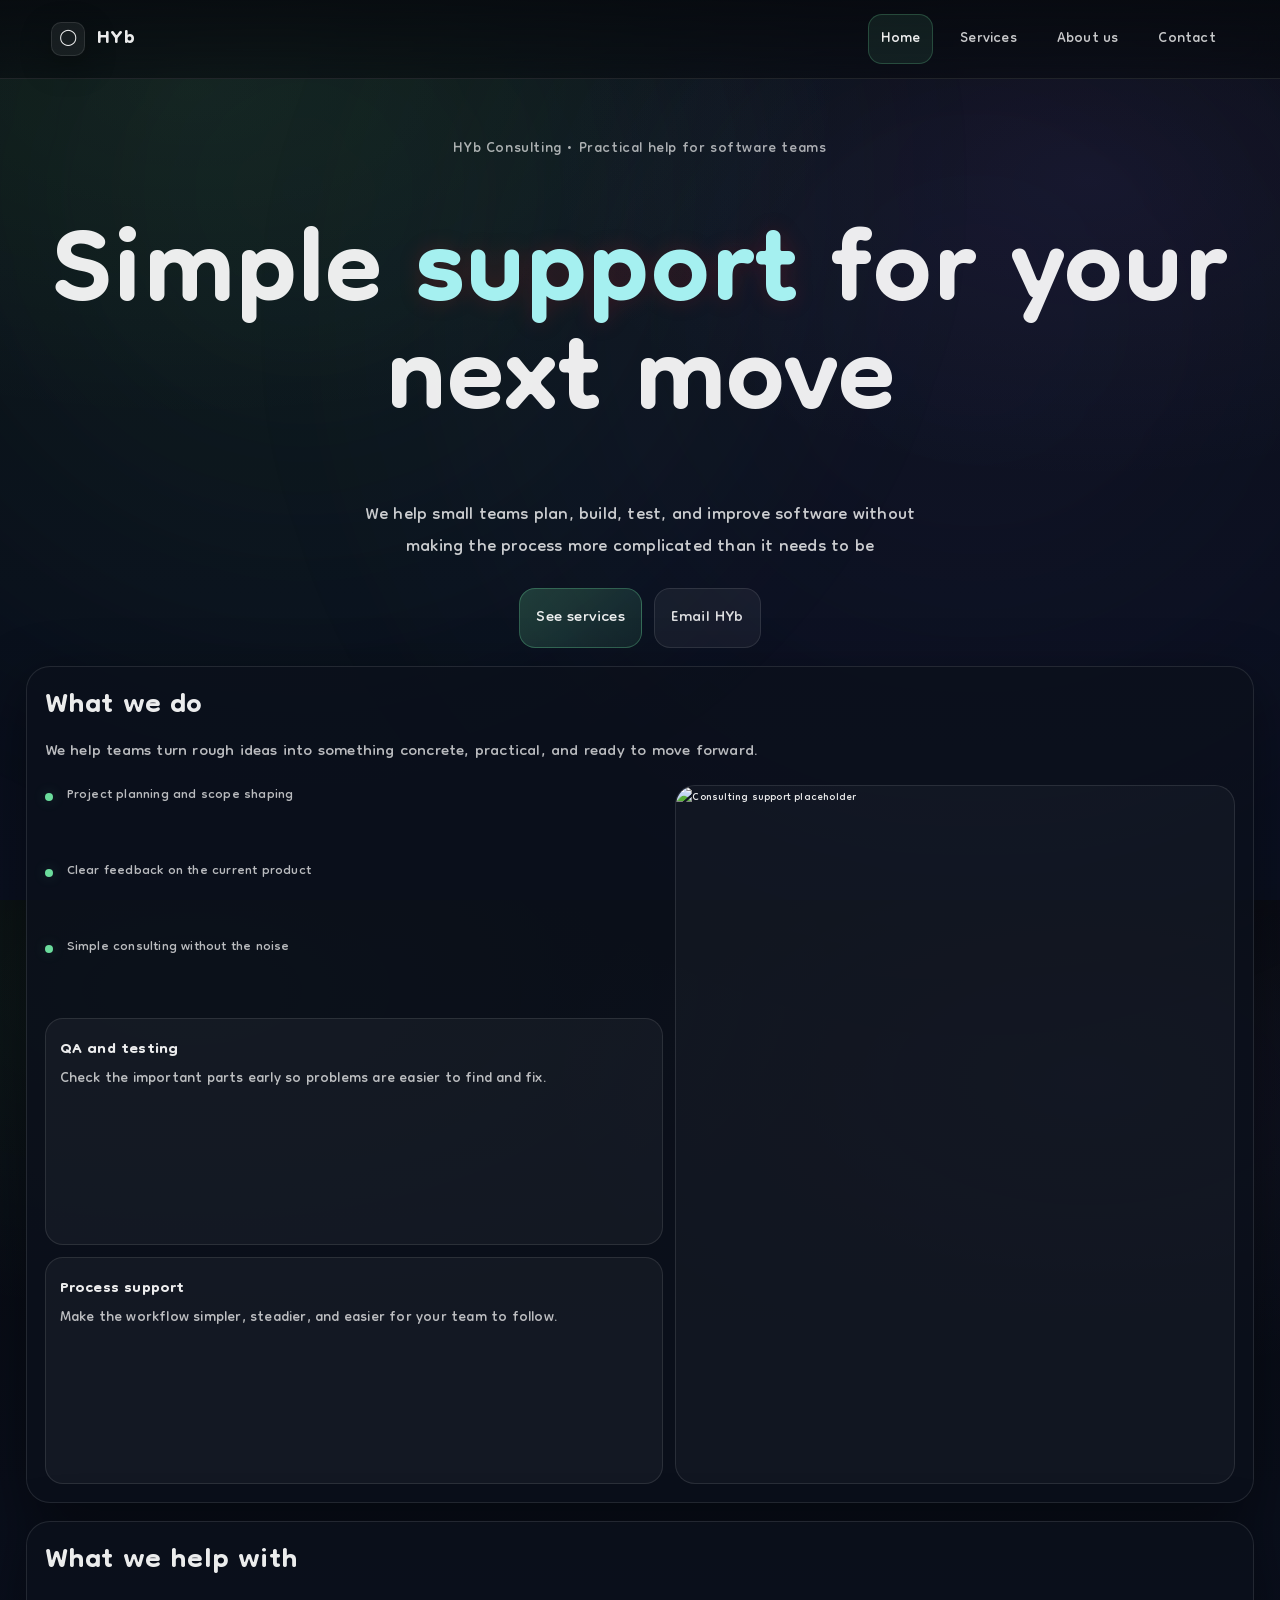
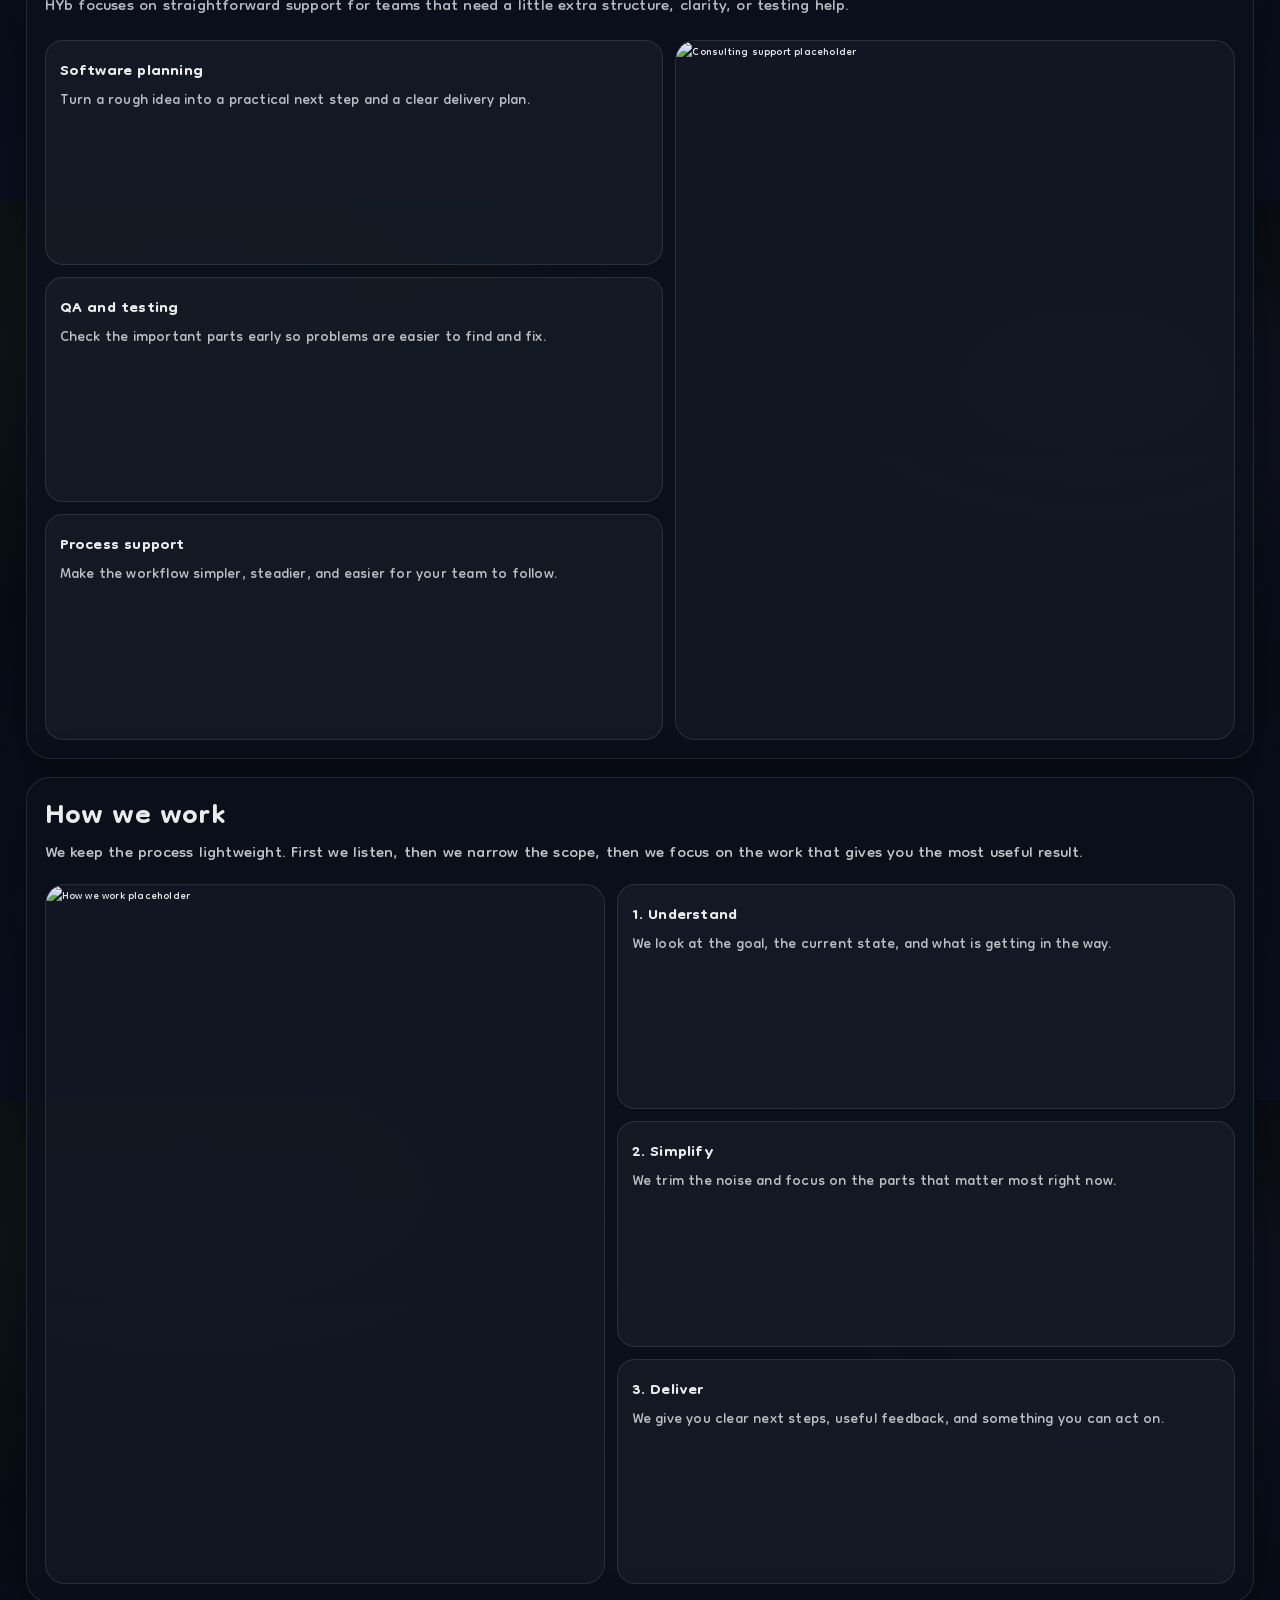
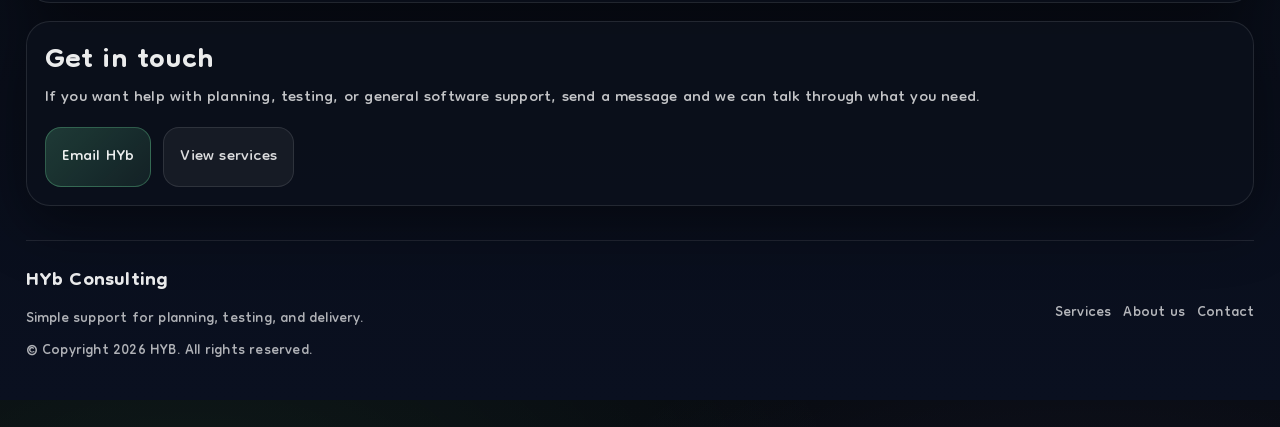
==== commit 717dddd8: "Good Good" ====
--- a/index.html
+++ b/index.html
@@ -16,7 +16,7 @@
   <div class="bg-glow bg-glow--a"></div>
   <div class="bg-glow bg-glow--b"></div>
 
-  <header class="nav-wrap">
+  <header class="nav-wrap reveal">
     <nav class="nav">
       <div class="brand">
         <div class="brand-mark" aria-hidden="true">◯</div>
@@ -37,77 +37,61 @@
   </header>
 
   <main class="container">
-    <section class="hero">
-      <div class="hero-left reveal">
-        <div class="kicker">HYb Consulting • Practical help for software teams</div>
+    <section class="hero-home reveal">
+      <div class="kicker" style="text-align: center;">
+        HYb Consulting • Practical help for software teams
+      </div>
 
-        <h1 class="hero-title">
-          Simple <span class="accent">support</span> for your next move
-        </h1>
+      <h1 class="hero-title-home" style="text-align: center;">
+        Simple <span class="accent">support</span> for your next move
+      </h1>
 
-        <p class="hero-subtitle">
-          We help small teams plan, build, test, and improve software without making the process more complicated than it needs to be
-        <div class="hero-cta">
-          <a class="btn btn-primary" href="Scripts/Services.html">See services</a>
-          <a class="btn btn-ghost" href="Scripts/email.html">Email HYb</a>
-        </div>
+      <p class="hero-subtitle" style="margin: auto; text-align: center;">
+        We help small teams plan, build, test, and improve software without making the process more complicated than it needs to be
+      </p>
+      <div class="hero-cta" style="margin: auto;display: flex; justify-content: center; gap: 12px; margin-top: 24px;">
+        <a class="btn btn-primary" href="Scripts/Services.html">See services</a>
+        <a class="btn btn-ghost" href="Scripts/email.html">Email HYb</a>
+      </div>
 
 
-        <div class="hero-metrics">
+        <!-- <div class="hero-metrics">
           <div class="metric"><div class="metric-label">Strategy</div></div>
           <div class="metric"><div class="metric-label">Testing</div></div>
           <div class="metric"><div class="metric-label">Delivery</div></div>
-        </div>
-      </div>
+        </div> -->
+    </section>
 
-      <div class="hero-right reveal float-slow">
-        <div class="card hero-image-card">
-          <div class="card-top">
-            <div class="card-title" style="font-size: 34px;">Choose a focus</div>
-            <div class="pill">Selectable</div>
+    <section class="content-block reveal">
+      <h2 class="section-title">What we do</h2>
+      <p class="section-subtitle">
+        We help teams turn rough ideas into something concrete, practical, and ready to move forward.
+      </p>
+
+      <div class="panel-grid" style="margin-top: 16px; grid-template-columns: 1.05fr 0.95fr; align-items: stretch;">
+        <div class="panel-grid" style="grid-template-columns: 1fr; gap: 12px;">
+          <div class="focus-copy">
+            <ul class="focus-points" data-focus-points>
+              <li>Project planning and scope shaping</li>
+              <li>Clear feedback on the current product</li>
+              <li>Simple consulting without the noise</li>
+            </ul>
           </div>
 
-          <div class="focus-shell" style="padding: 16px;">
-            <div class="focus-detail">
-              <div class="focus-image-wrap image-card image-card--hero">
-                <img
-                  data-focus-image
-                  src="https://placehold.co/1200x800/0b1220/a5f0f0?text=What+we+do"
-                  alt="What we do"
-                  class="focus-image"
-                />
-              </div>
 
-              <div class="focus-copy">
-                <div class="focus-title" data-focus-title>What we do</div>
-                <div class="focus-text" data-focus-text>We help teams turn rough ideas into something concrete, practical, and ready to move forward.</div>
-                <ul class="focus-points" data-focus-points>
-                  <li>Project planning and scope shaping</li>
-                  <li>Clear feedback on the current product</li>
-                  <li>Simple consulting without the noise</li>
-                </ul>
-              </div>
-            </div>
-
-            <div class="hero-metrics">
-              <button class="metric metric--selectable active" type="button" data-focus-option="what-we-do" aria-pressed="true">
-                <div class="metric-label">What we do</div>
-                <div class="metric-copy">Start with planning and clarity.</div>
-              </button>
-              <button class="metric metric--selectable" type="button" data-focus-option="what-we-help-with" aria-pressed="false">
-                <div class="metric-label">What we help with</div>
-                <div class="metric-copy">Testing, workflow, and delivery support.</div>
-              </button>
-              <button class="metric metric--selectable" type="button" data-focus-option="how-we-work" aria-pressed="false">
-                <div class="metric-label">How we work</div>
-                <div class="metric-copy">Lightweight steps and clear next actions.</div>
-              </button>
-            </div>
+          <div class="mini-card">
+            <div class="mini-title">QA and testing</div>
+            <div class="mini-text">Check the important parts early so problems are easier to find and fix.</div>
           </div>
 
-          <div class="card-bottom">
-            <div class="note">Contact: aybarhate12@gmail.com</div>
+          <div class="mini-card">
+            <div class="mini-title">Process support</div>
+            <div class="mini-text">Make the workflow simpler, steadier, and easier for your team to follow.</div>
           </div>
+        </div>
+
+        <div class="image-card image-card--tall float-slower">
+          <img src="https://placehold.co/900x1100/111827/68f5a3?text=Consulting+support" alt="Consulting support placeholder" />
         </div>
       </div>
     </section>
--- a/Scripts/styles.css
+++ b/Scripts/styles.css
@@ -147,6 +147,12 @@
   align-items: stretch;
 }
 
+.hero-home{
+  gap: 22px;
+  padding-top: 26px;
+  align-items: stretch;
+}
+
 .kicker{
   font-size: 22px;
   color: rgba(255,255,255,0.65);
@@ -159,12 +165,20 @@
   line-height: 0.5;
   font-weight: 700;
 }
+
+.hero-title-home{
+  margin: 60px auto;
+  font-size: clamp(10px, 13vw, 20vw);
+  line-height: 0.65;
+  font-weight: 700;
+}
+
 .accent{
   color: var(--accent);
   text-shadow: 0 0 22px rgba(233, 26, 26, 0.18);
 }
 .hero-subtitle{
-  margin: 0 0 30px;
+  margin: left;
   font-size: 26px;
   color: rgba(255,255,255,0.78);
   line-height: 1.2;
@@ -702,13 +716,35 @@
 
     .reveal{
       opacity: 0;
-      transform: translateY(14px);
-      transition: opacity 520ms ease, transform 520ms ease;
+      transform: translateY(40px);
+      transition: opacity 850ms ease, transform 520ms ease;
     }
 
     .reveal.is-visible{
       opacity: 1;
       transform: translateY(0);
+    }
+
+    .reveal-right{
+      opacity: 0;
+      transform: translateX(40px);
+      transition: opacity 850ms ease, transform 520ms ease;
+    }
+
+    .reveal-right.is-visible{
+      opacity: 1;
+      transform: translateX(0);
+    }
+
+    .reveal_left{
+      opacity: 0;
+      transform: translateX(-40px);
+      transition: opacity 850ms ease, transform 520ms ease;
+    }
+
+    .reveal_left.is-visible{
+      opacity: 1;
+      transform: translateX(0);
     }
 
     .float-slow{
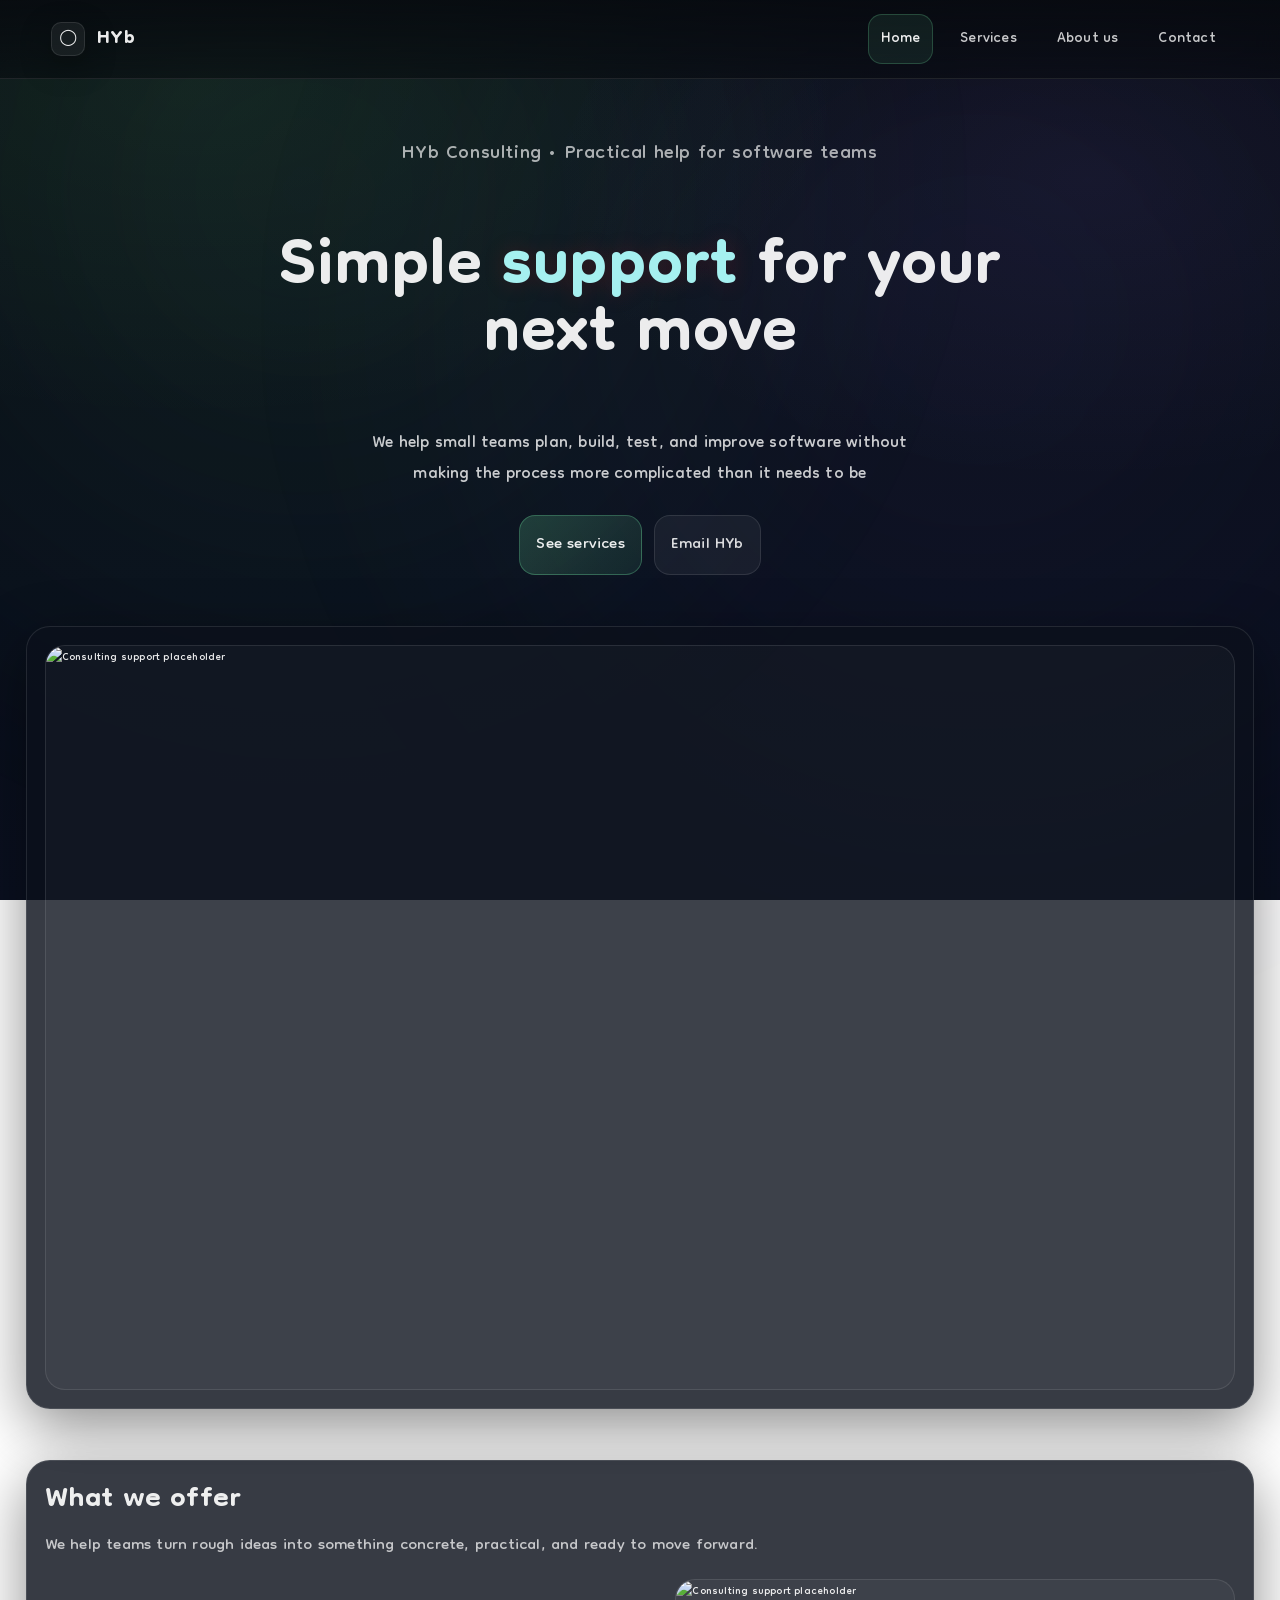
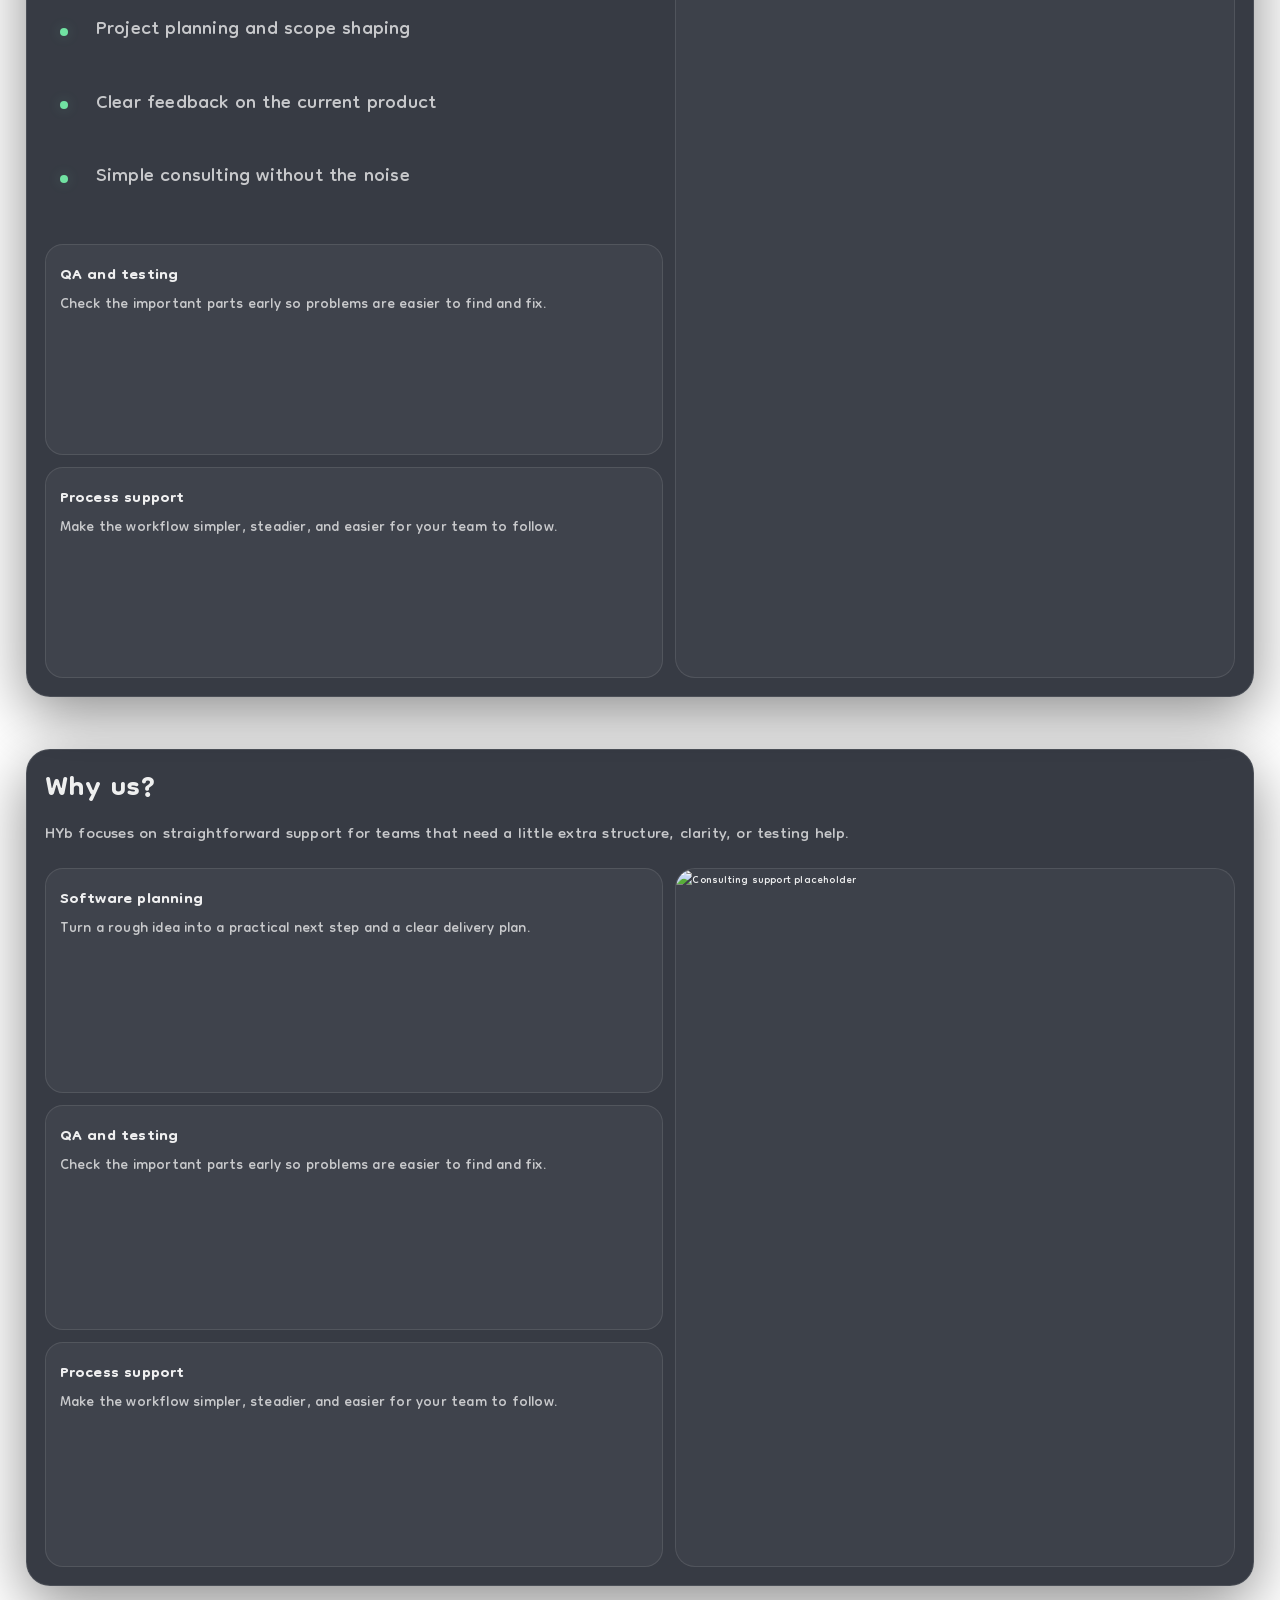
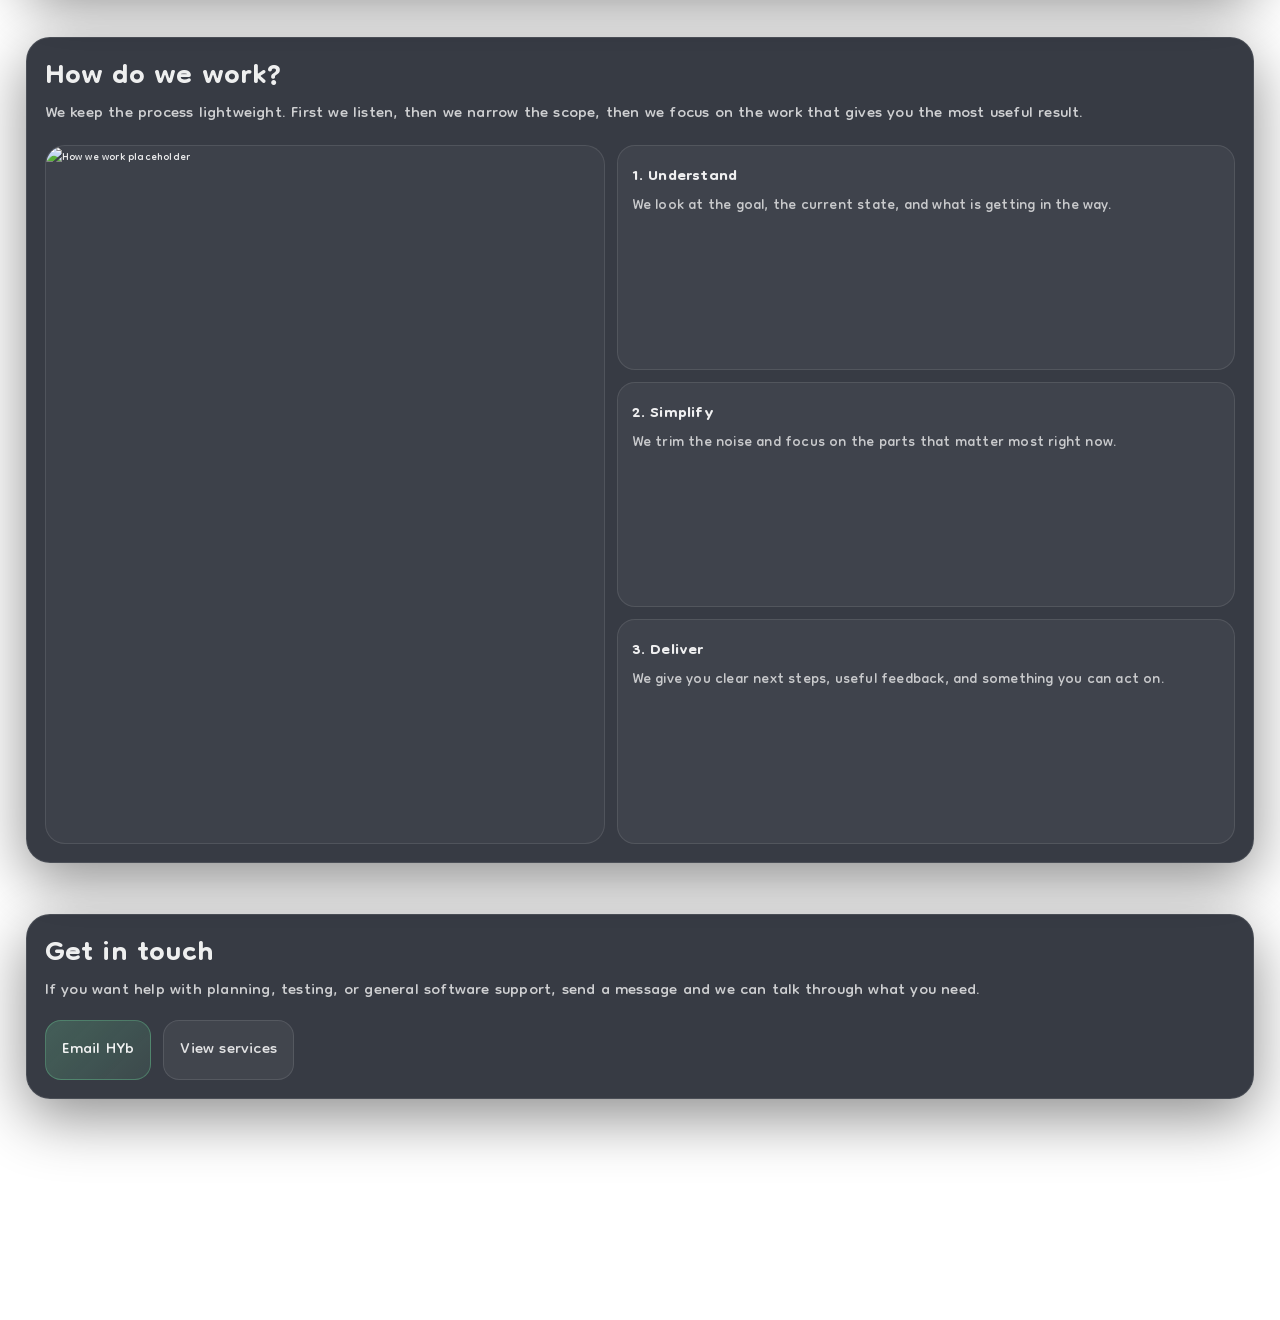
==== commit 721da1f3: "good good" ====
--- a/index.html
+++ b/index.html
@@ -53,17 +53,16 @@
         <a class="btn btn-primary" href="Scripts/Services.html">See services</a>
         <a class="btn btn-ghost" href="Scripts/email.html">Email HYb</a>
       </div>
-
-
-        <!-- <div class="hero-metrics">
-          <div class="metric"><div class="metric-label">Strategy</div></div>
-          <div class="metric"><div class="metric-label">Testing</div></div>
-          <div class="metric"><div class="metric-label">Delivery</div></div>
-        </div> -->
     </section>
 
     <section class="content-block reveal">
-      <h2 class="section-title">What we do</h2>
+      <div class="image-card image-card--long float-slower">
+        <img src="Images\Home-1.png" alt="Consulting support placeholder" />
+      </div>
+    </section>
+
+    <section class="content-block reveal">
+      <h2 class="section-title">What we offer</h2>
       <p class="section-subtitle">
         We help teams turn rough ideas into something concrete, practical, and ready to move forward.
       </p>
@@ -97,7 +96,7 @@
     </section>
 
     <section class="content-block reveal">
-      <h2 class="section-title">What we help with</h2>
+      <h2 class="section-title">Why us?</h2>
       <p class="section-subtitle">
         HYb focuses on straightforward support for teams that need a little extra structure, clarity, or testing help.
       </p>
@@ -127,7 +126,7 @@
     </section>
 
     <section class="content-block reveal">
-      <h2 class="section-title">How we work</h2>
+      <h2 class="section-title">How do we work?</h2>
       <p class="panel-text">
         We keep the process lightweight. First we listen, then we narrow the scope, then we focus on the work that gives you the most useful result.
       </p>
--- a/Scripts/styles.css
+++ b/Scripts/styles.css
@@ -21,6 +21,8 @@
   background: radial-gradient(1200px 600px at 15% 10%, rgba(124,255,178,0.06), transparent 55%),
               radial-gradient(900px 500px at 85% 20%, rgba(138,124,255,0.07), transparent 60%),
               linear-gradient(180deg, var(--bg), var(--bg2));
+  background-repeat: no-repeat;
+  background-attachment: fixed;
   color: var(--text);
   font-family: "Dongle", system-ui, -apple-system, Segoe UI, Roboto, Arial, sans-serif;
   letter-spacing: 0.2px;
@@ -154,22 +156,23 @@
 }
 
 .kicker{
-  font-size: 22px;
+  font-size: clamp(20px, 2.3vw, 10vw);
   color: rgba(255,255,255,0.65);
   letter-spacing: 0.6px;
 }
 
 .hero-title{
   margin: 40px 0 40px;
-  font-size: clamp(96px, 8vw, 150px);
+  font-size: clamp(96px, 10vw, 300px);
   line-height: 0.5;
   font-weight: 700;
 }
 
 .hero-title-home{
   margin: 60px auto;
-  font-size: clamp(10px, 13vw, 20vw);
+  font-size: clamp(10px, 8vw, 20vw);
   line-height: 0.65;
+  max-width: 20ch;
   font-weight: 700;
 }
 
@@ -177,9 +180,9 @@
   color: var(--accent);
   text-shadow: 0 0 22px rgba(233, 26, 26, 0.18);
 }
-.hero-subtitle{
+.hero-subtitle{ 
   margin: left;
-  font-size: 26px;
+  font-size: clamp(20px, 2vw, 10vw);
   color: rgba(255,255,255,0.78);
   line-height: 1.2;
   max-width: 58ch;
@@ -593,34 +596,34 @@
     }
 
     .focus-text{
-      font-size: 22px;
+      font-size: clamp(20px, 2.3vw, 10vw);
       line-height: 1.15;
       color: rgba(255,255,255,0.75);
     }
 
     .focus-points{
       display: grid;
-      gap: 8px;
-      margin: 0;
+      margin: left;
       padding: 0;
       list-style: none;
     }
 
     .focus-points li{
       display: grid;
-      grid-template-columns: 12px 1fr;
-      gap: 10px;
+      grid-template-columns: 3vw 1fr;
+      gap: 1vw;
       align-items: start;
-      font-size: 20px;
+      font-size: clamp(16px, 2.3vw, 50px);
       line-height: 1.12;
       color: rgba(255,255,255,0.72);
+      margin: auto 0;
     }
 
     .focus-points li::before{
       content: "";
       width: 8px;
       height: 8px;
-      margin-top: 8px;
+      margin: auto;
       border-radius: 50%;
       background: rgba(124,255,178,0.86);
       box-shadow: 0 0 14px rgba(124,255,178,0.20);
@@ -714,6 +717,10 @@
       aspect-ratio: 4 / 5;
     }
 
+    .image-card--long img{
+      aspect-ratio: 16 / 10;
+    }
+
     .reveal{
       opacity: 0;
       transform: translateY(40px);
@@ -791,7 +798,7 @@
     } */
 
     .content-block{
-      margin-top: 18px;
+      margin-top: 4vw;
       padding: 18px;
       border-radius: 24px;
       border: 1px solid rgba(255,255,255,0.10);
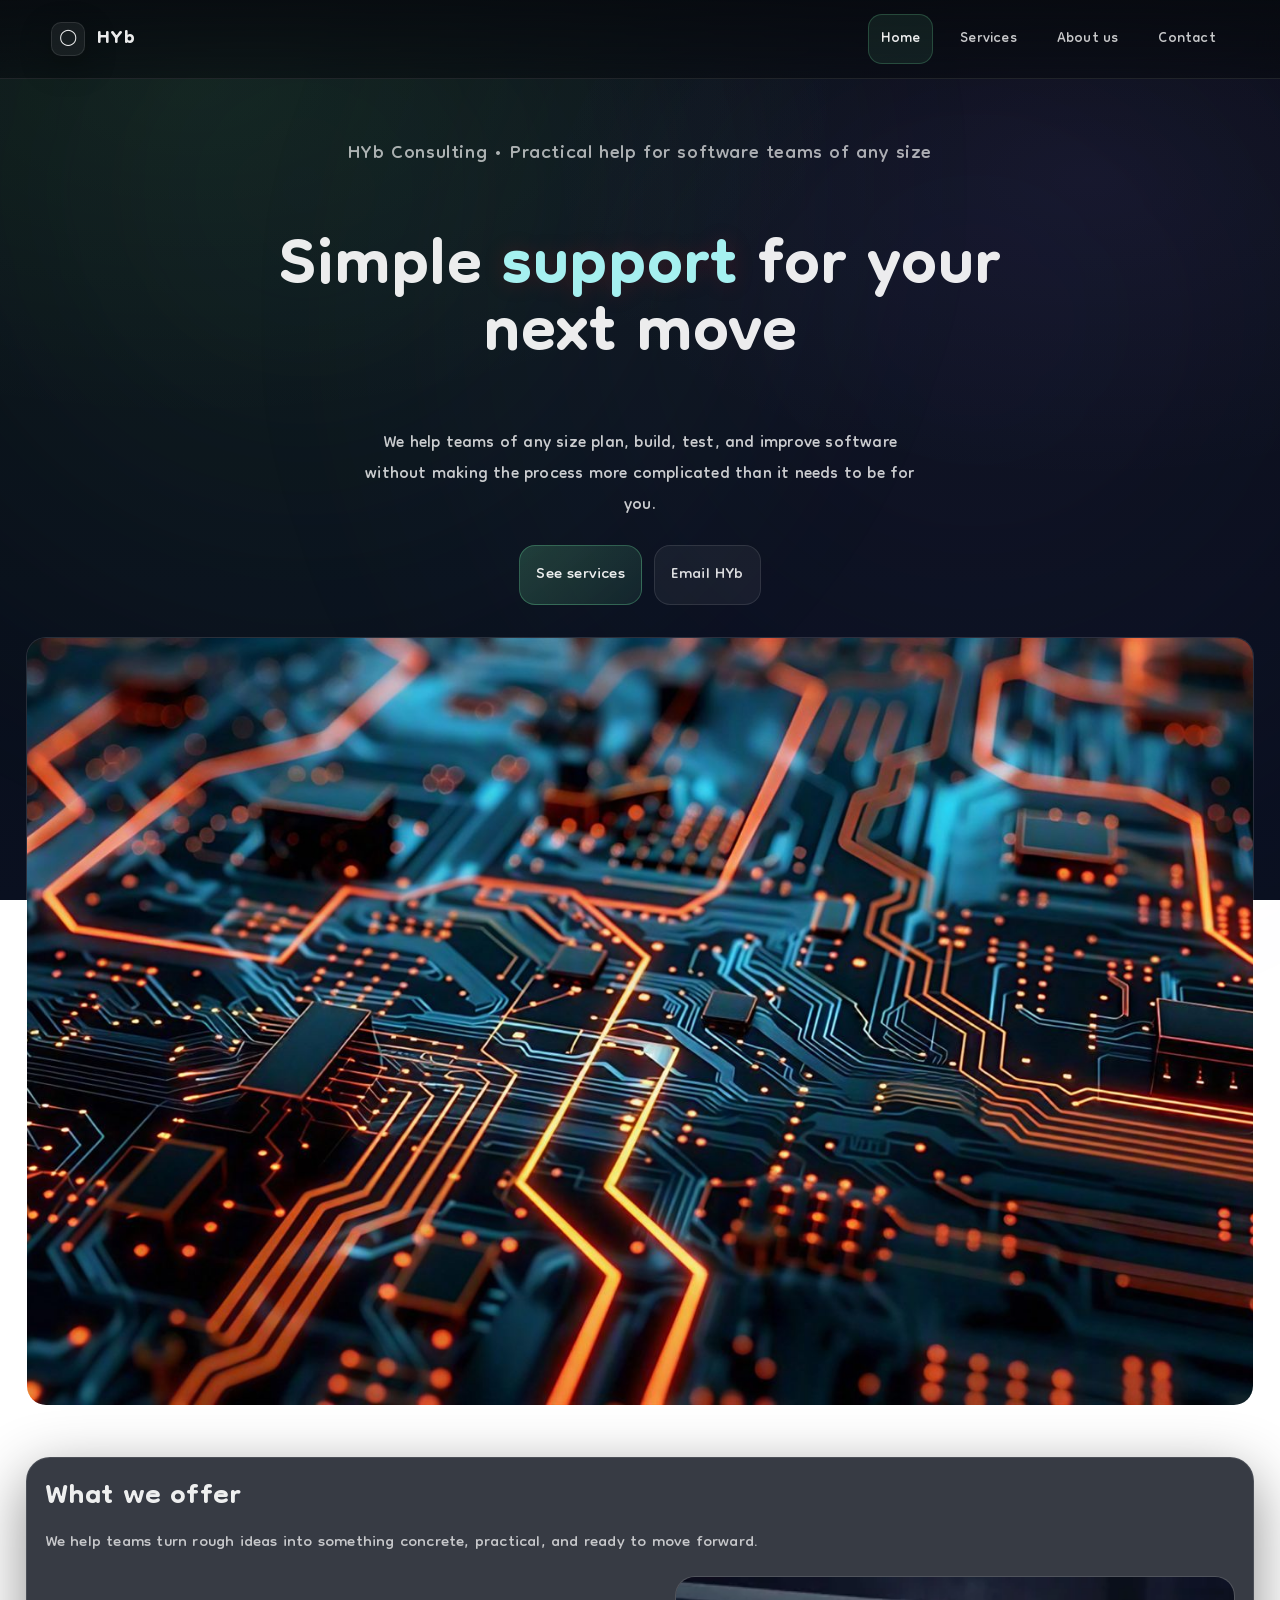
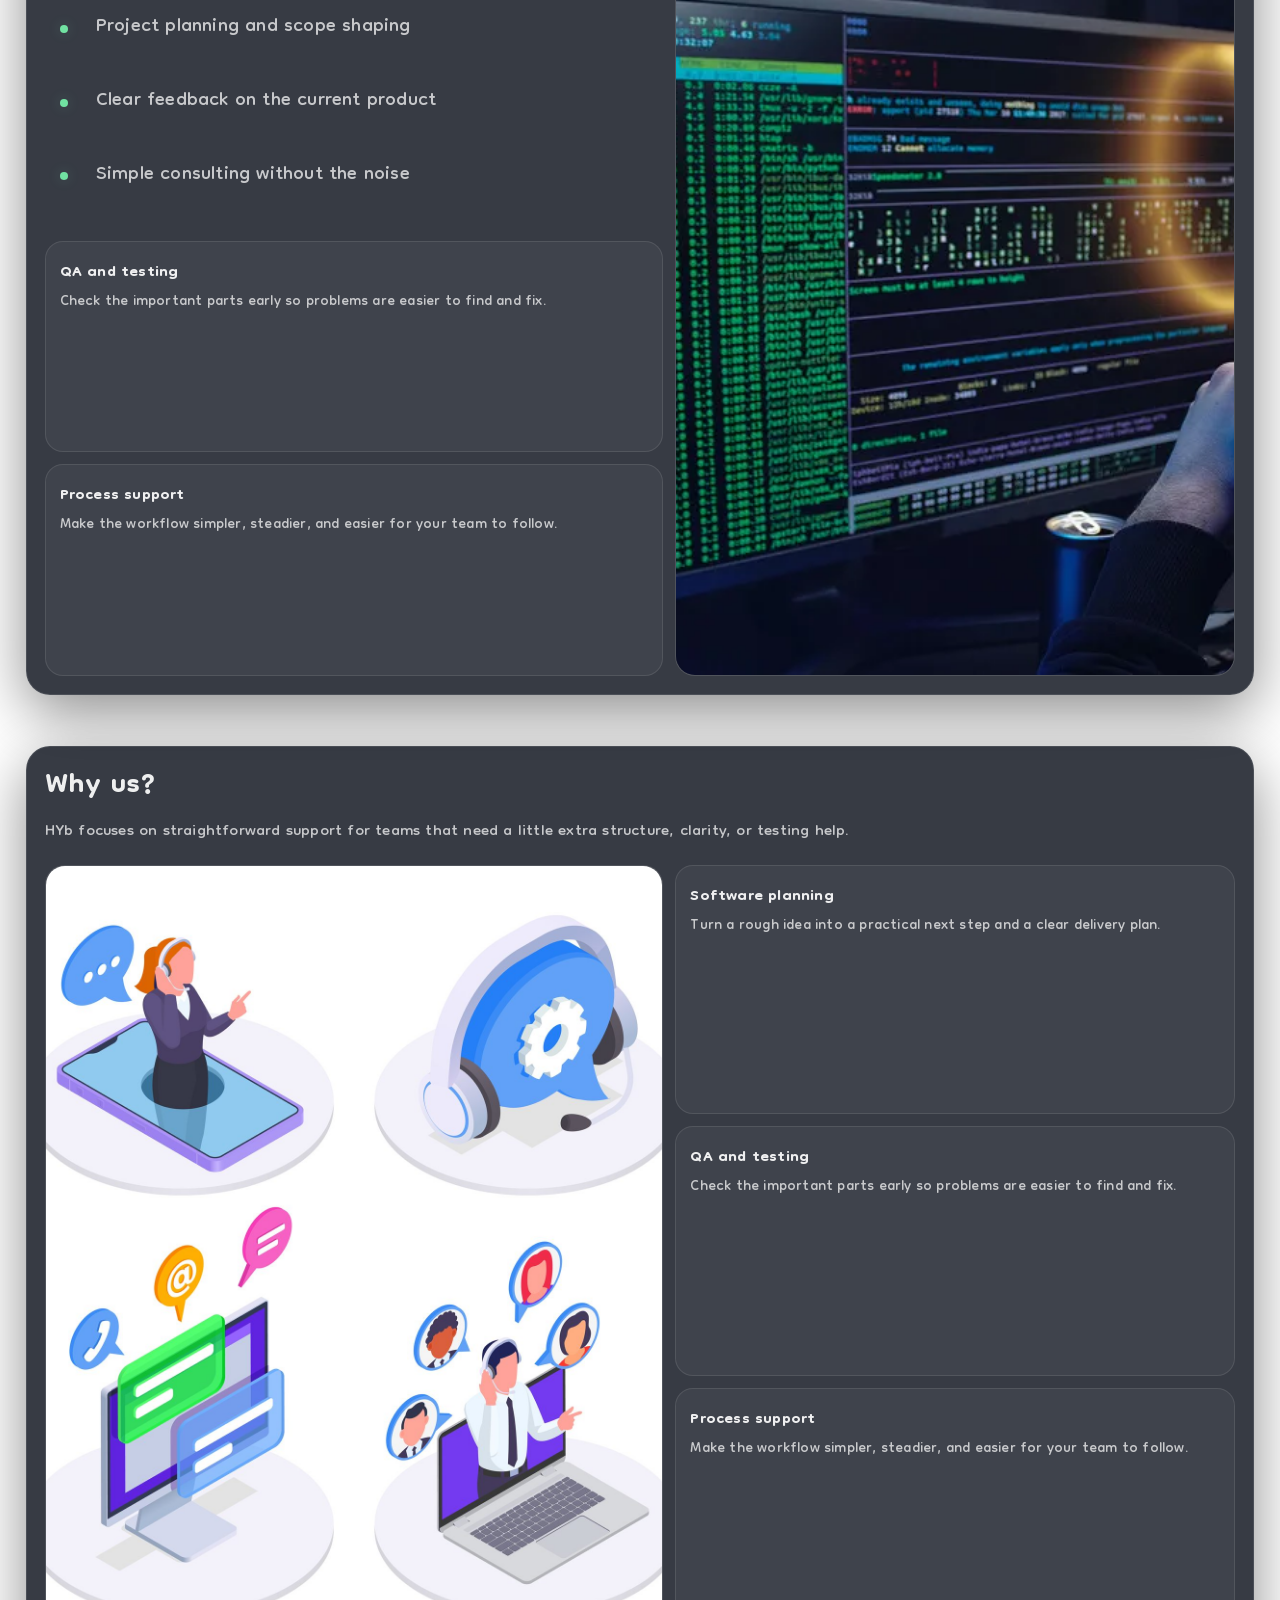
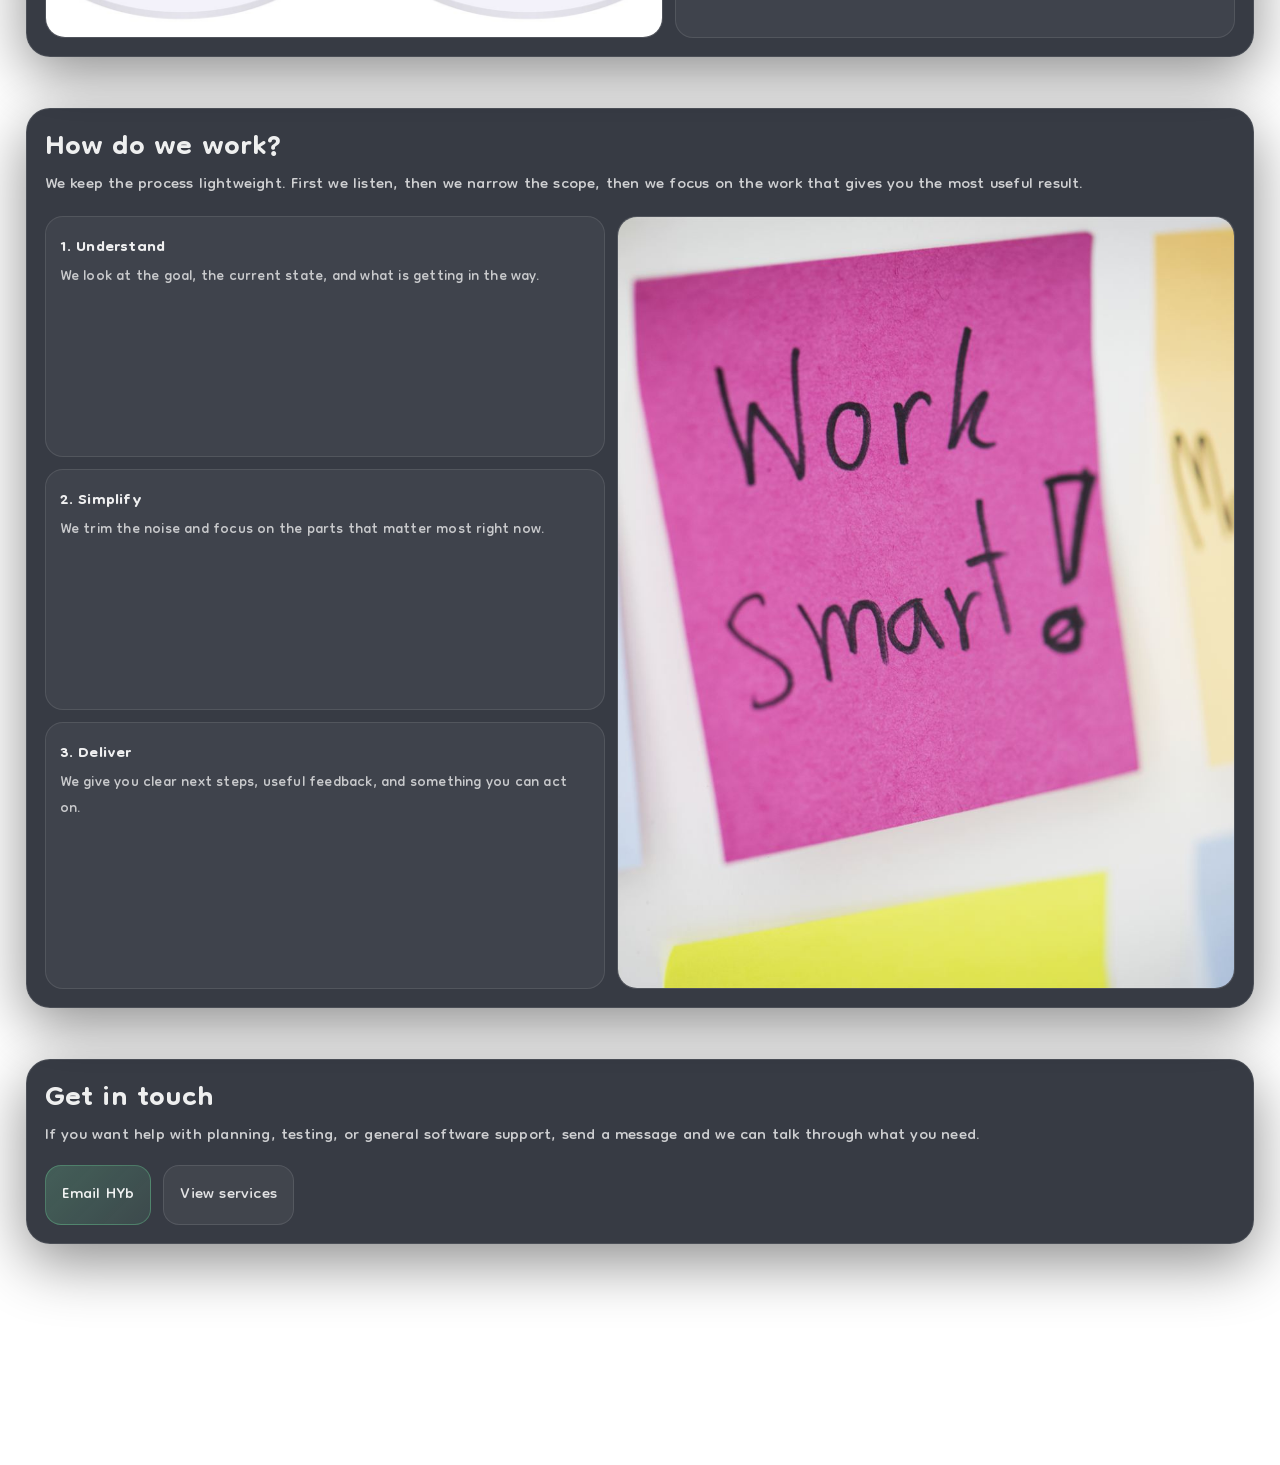
==== commit 47a04f3f: "Goood" ====
--- a/index.html
+++ b/index.html
@@ -39,7 +39,7 @@
   <main class="container">
     <section class="hero-home reveal">
       <div class="kicker" style="text-align: center;">
-        HYb Consulting • Practical help for software teams
+        HYb Consulting • Practical help for software teams of any size
       </div>
 
       <h1 class="hero-title-home" style="text-align: center;">
@@ -47,19 +47,22 @@
       </h1>
 
       <p class="hero-subtitle" style="margin: auto; text-align: center;">
-        We help small teams plan, build, test, and improve software without making the process more complicated than it needs to be
+        We help teams of any size plan, build, test, and improve software without making the process more complicated than it needs to be for you.
       </p>
       <div class="hero-cta" style="margin: auto;display: flex; justify-content: center; gap: 12px; margin-top: 24px;">
         <a class="btn btn-primary" href="Scripts/Services.html">See services</a>
         <a class="btn btn-ghost" href="Scripts/email.html">Email HYb</a>
       </div>
+      <div class="image-card image-card--long float-slower" style="margin: auto; margin-top: 32px;">
+        <img src="Images\Home-1.jpg" alt="Consulting support placeholder" loading="eager" fetchpriority="high" decoding="async" />
+      </div>
     </section>
 
-    <section class="content-block reveal">
+    <!-- <section class="content-block">
       <div class="image-card image-card--long float-slower">
-        <img src="Images\Home-1.png" alt="Consulting support placeholder" />
+        <img src="Images\Home-1.jpg" alt="Consulting support placeholder" loading="eager" fetchpriority="high" decoding="async" />
       </div>
-    </section>
+    </section> -->
 
     <section class="content-block reveal">
       <h2 class="section-title">What we offer</h2>
@@ -90,7 +93,7 @@
         </div>
 
         <div class="image-card image-card--tall float-slower">
-          <img src="https://placehold.co/900x1100/111827/68f5a3?text=Consulting+support" alt="Consulting support placeholder" />
+          <img src="Images\Home-2.webp" alt="Consulting support placeholder" loading="lazy" decoding="async" />
         </div>
       </div>
     </section>
@@ -102,6 +105,10 @@
       </p>
 
       <div class="panel-grid" style="margin-top: 16px; grid-template-columns: 1.05fr 0.95fr; align-items: stretch;">
+        <div class="image-card image-card--tall float-slower">
+          <img src="Images\Home-3.jpg" alt="Consulting support placeholder" loading="lazy" decoding="async" />
+        </div>
+        
         <div class="panel-grid" style="grid-template-columns: 1fr; gap: 12px;">
           <div class="mini-card">
             <div class="mini-title">Software planning</div>
@@ -119,9 +126,7 @@
           </div>
         </div>
 
-        <div class="image-card image-card--tall float-slower">
-          <img src="https://placehold.co/900x1100/111827/68f5a3?text=Consulting+support" alt="Consulting support placeholder" />
-        </div>
+        
       </div>
     </section>
 
@@ -132,9 +137,7 @@
       </p>
 
       <div class="panel-grid" style="grid-template-columns: 0.95fr 1.05fr; align-items: stretch; margin-top: 16px;">
-        <div class="image-card image-card--tall float-slow">
-          <img src="https://placehold.co/900x1100/0f172a/a5f0f0?text=How+we+work" alt="How we work placeholder" />
-        </div>
+        
 
         <div class="panel-grid" style="grid-template-columns: 1fr; gap: 12px;">
           <div class="mini-card">
@@ -151,6 +154,9 @@
             <div class="mini-title">3. Deliver</div>
             <div class="mini-text">We give you clear next steps, useful feedback, and something you can act on.</div>
           </div>
+        </div>
+        <div class="image-card image-card--tall float-slow">
+          <img src="Images\Home-4.jpg" alt="How we work placeholder" loading="lazy" decoding="async" />
         </div>
       </div>
     </section>
--- a/Scripts/styles.css
+++ b/Scripts/styles.css
@@ -975,6 +975,7 @@
   .nav-links.open{ display: flex; flex-direction: column; gap: 6px; }
   .nav-link{ width: 100%; }
 }
+
 /* ======================================
    GLOBAL SCROLLBAR (ALL PAGES)
 ====================================== */
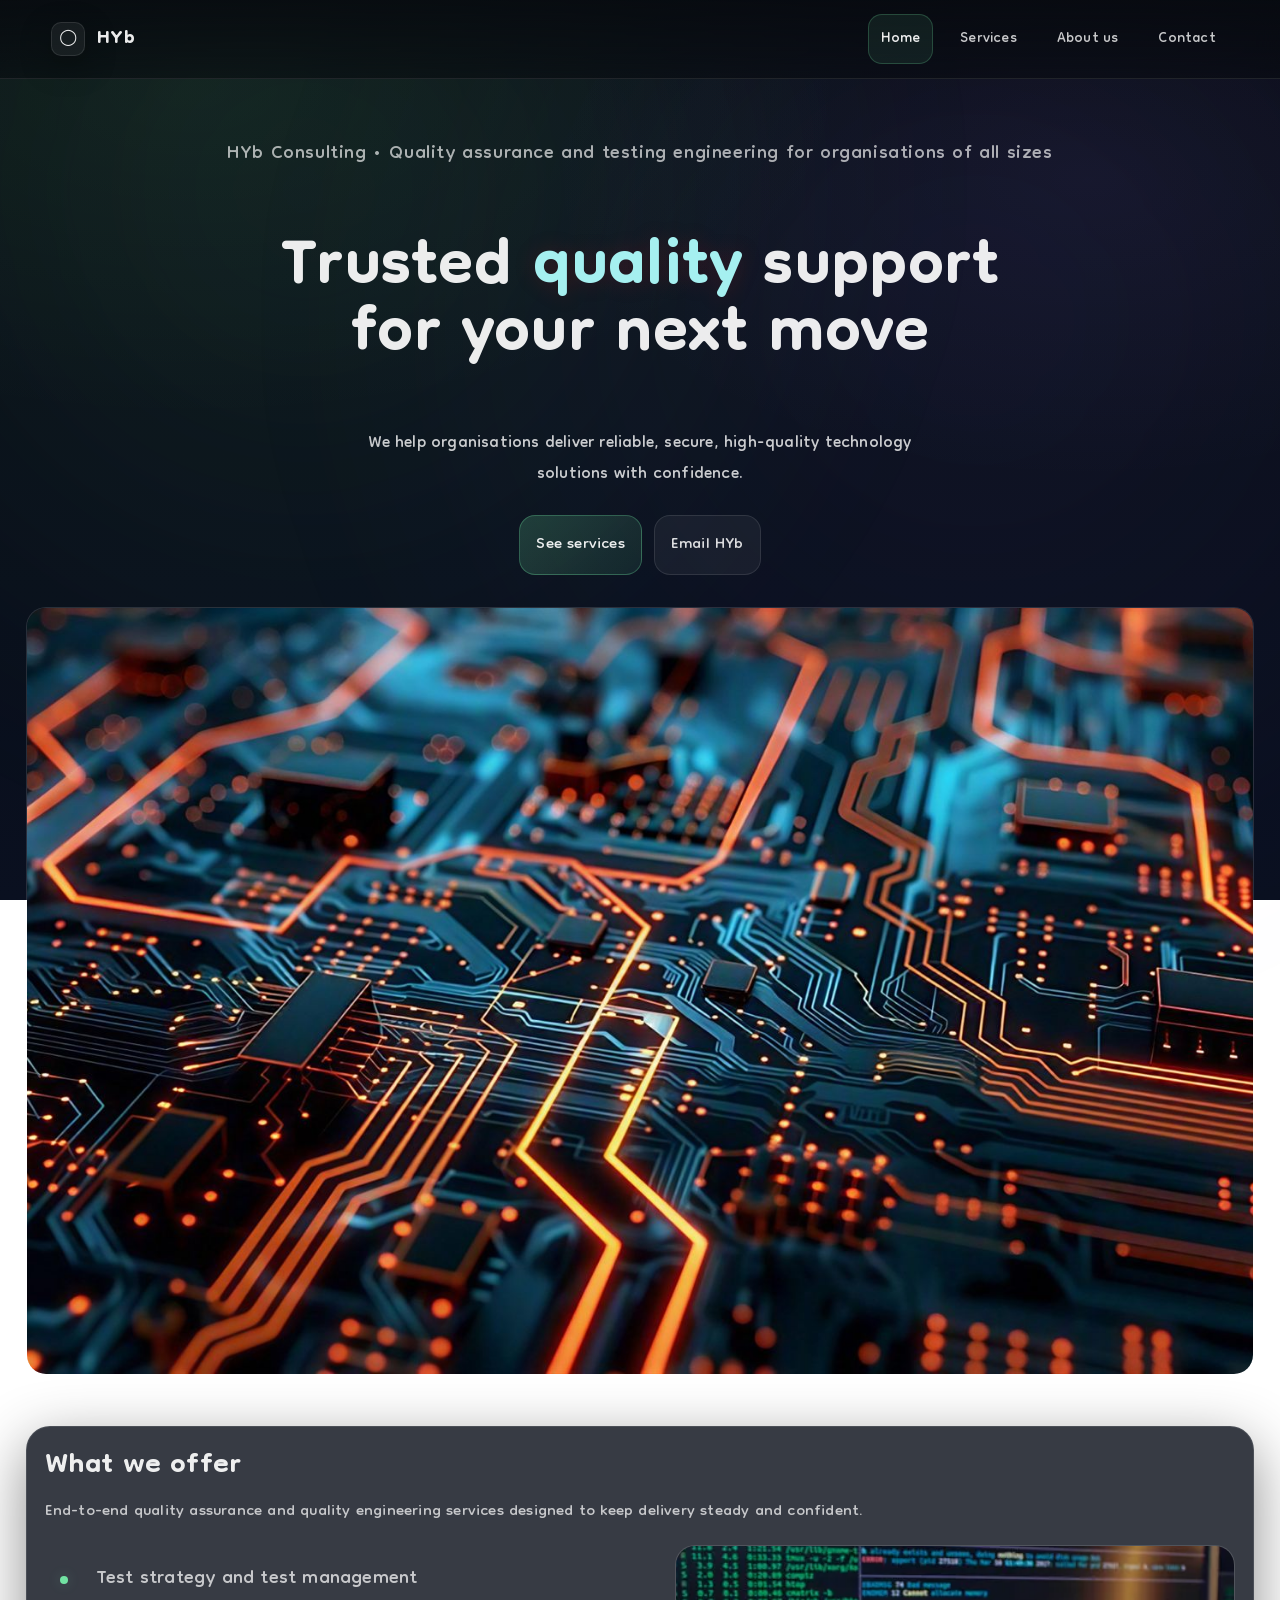
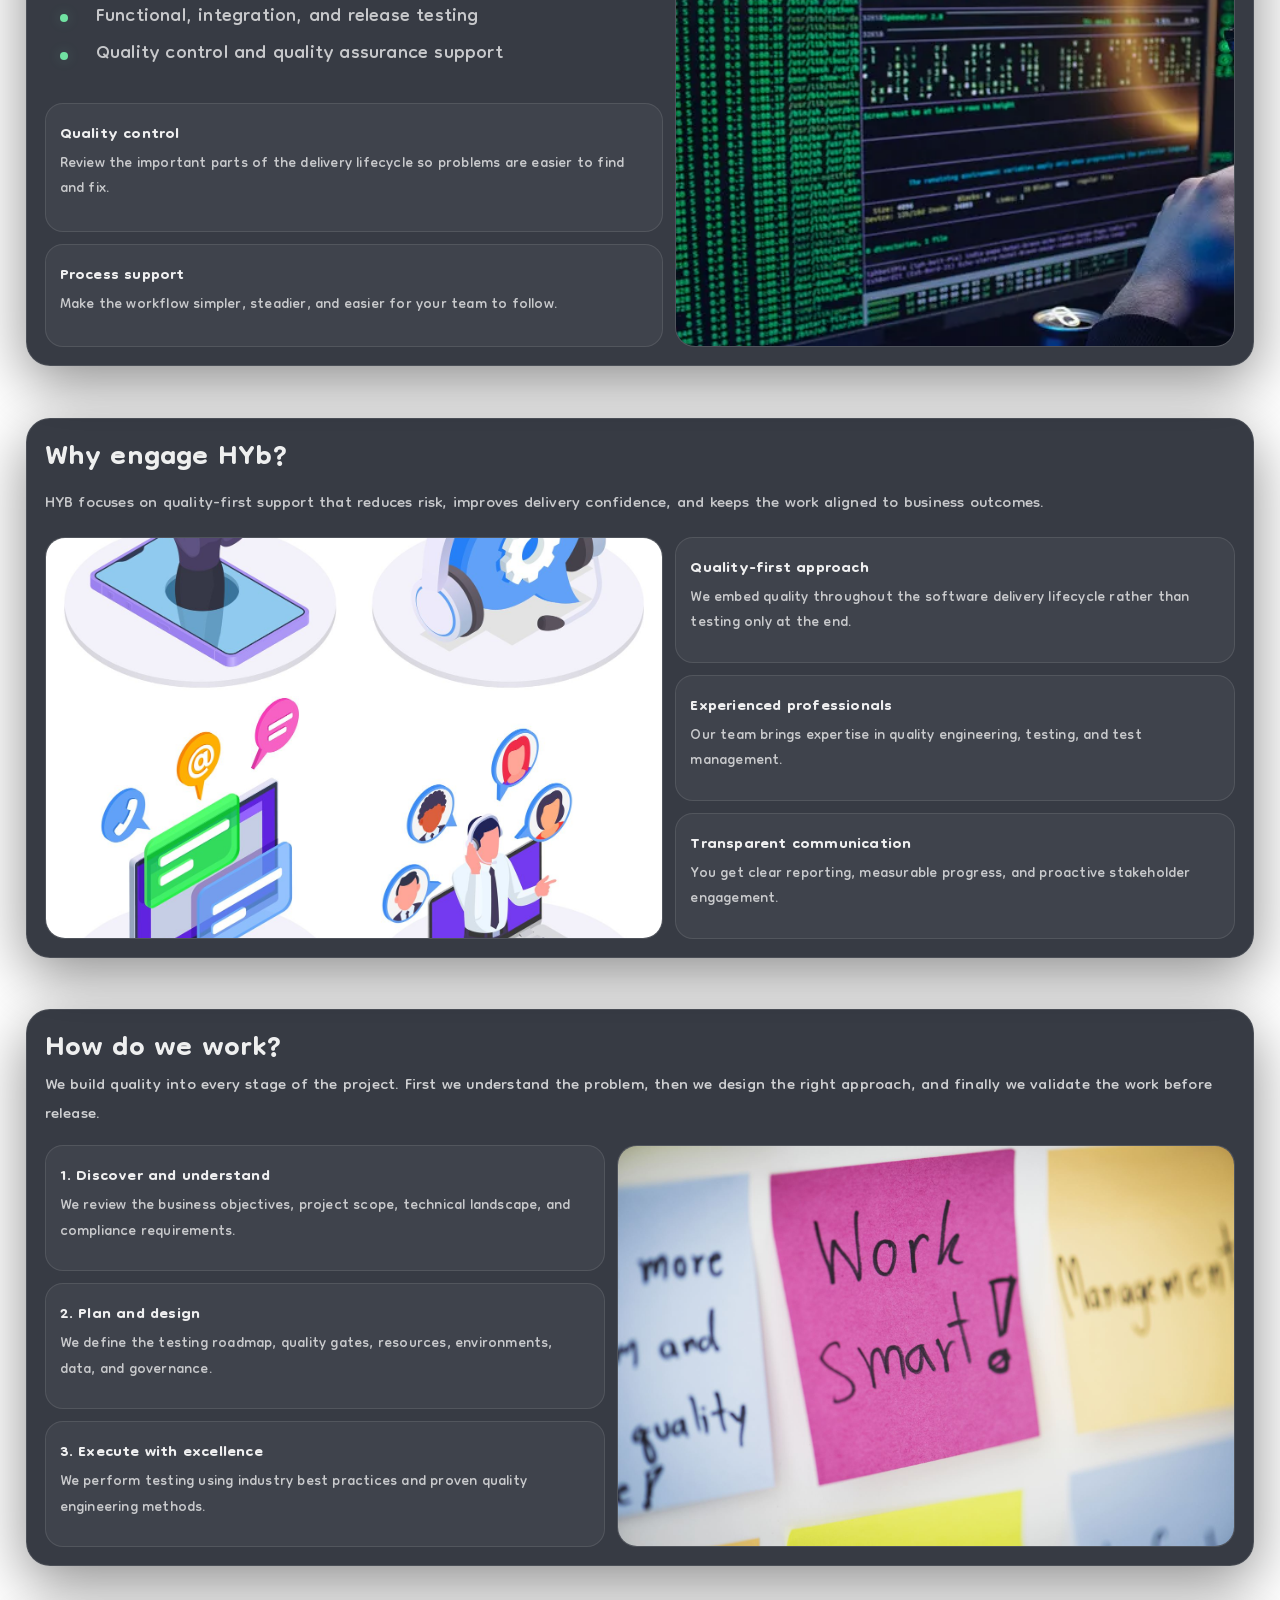
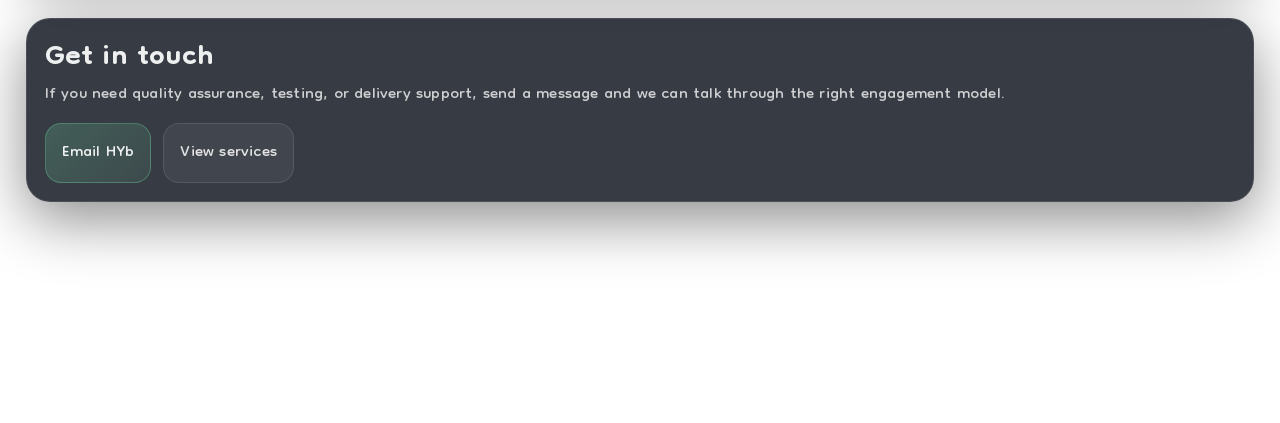
==== commit af2c13a6: "Basically final text" ====
--- a/index.html
+++ b/index.html
@@ -39,15 +39,15 @@
   <main class="container">
     <section class="hero-home reveal">
       <div class="kicker" style="text-align: center;">
-        HYb Consulting • Practical help for software teams of any size
+        HYb Consulting • Quality assurance and testing engineering for organisations of all sizes
       </div>
 
       <h1 class="hero-title-home" style="text-align: center;">
-        Simple <span class="accent">support</span> for your next move
+        Trusted <span class="accent">quality</span> support for your next move
       </h1>
 
       <p class="hero-subtitle" style="margin: auto; text-align: center;">
-        We help teams of any size plan, build, test, and improve software without making the process more complicated than it needs to be for you.
+        We help organisations deliver reliable, secure, high-quality technology solutions with confidence.
       </p>
       <div class="hero-cta" style="margin: auto;display: flex; justify-content: center; gap: 12px; margin-top: 24px;">
         <a class="btn btn-primary" href="Scripts/Services.html">See services</a>
@@ -67,23 +67,23 @@
     <section class="content-block reveal">
       <h2 class="section-title">What we offer</h2>
       <p class="section-subtitle">
-        We help teams turn rough ideas into something concrete, practical, and ready to move forward.
+        End-to-end quality assurance and quality engineering services designed to keep delivery steady and confident.
       </p>
 
       <div class="panel-grid" style="margin-top: 16px; grid-template-columns: 1.05fr 0.95fr; align-items: stretch;">
         <div class="panel-grid" style="grid-template-columns: 1fr; gap: 12px;">
           <div class="focus-copy">
             <ul class="focus-points" data-focus-points>
-              <li>Project planning and scope shaping</li>
-              <li>Clear feedback on the current product</li>
-              <li>Simple consulting without the noise</li>
+              <li>Test strategy and test management</li>
+              <li>Functional, integration, and release testing</li>
+              <li>Quality control and quality assurance support</li>
             </ul>
           </div>
 
 
           <div class="mini-card">
-            <div class="mini-title">QA and testing</div>
-            <div class="mini-text">Check the important parts early so problems are easier to find and fix.</div>
+            <div class="mini-title">Quality control</div>
+            <div class="mini-text">Review the important parts of the delivery lifecycle so problems are easier to find and fix.</div>
           </div>
 
           <div class="mini-card">
@@ -93,36 +93,36 @@
         </div>
 
         <div class="image-card image-card--tall float-slower">
-          <img src="Images\Home-2.webp" alt="Consulting support placeholder" loading="lazy" decoding="async" />
+          <img src="Images\Home-2.webp" alt="Consulting support placeholder" loading="lazy" decoding="async" style="height: 400px;" />
         </div>
       </div>
     </section>
 
     <section class="content-block reveal">
-      <h2 class="section-title">Why us?</h2>
+      <h2 class="section-title">Why engage HYb?</h2>
       <p class="section-subtitle">
-        HYb focuses on straightforward support for teams that need a little extra structure, clarity, or testing help.
+        HYB focuses on quality-first support that reduces risk, improves delivery confidence, and keeps the work aligned to business outcomes.
       </p>
 
       <div class="panel-grid" style="margin-top: 16px; grid-template-columns: 1.05fr 0.95fr; align-items: stretch;">
         <div class="image-card image-card--tall float-slower">
-          <img src="Images\Home-3.jpg" alt="Consulting support placeholder" loading="lazy" decoding="async" />
+          <img src="Images\Home-3.jpg" alt="Consulting support placeholder" loading="lazy" decoding="async" style="height: 400px;"/>
         </div>
         
         <div class="panel-grid" style="grid-template-columns: 1fr; gap: 12px;">
           <div class="mini-card">
-            <div class="mini-title">Software planning</div>
-            <div class="mini-text">Turn a rough idea into a practical next step and a clear delivery plan.</div>
+            <div class="mini-title">Quality-first approach</div>
+            <div class="mini-text">We embed quality throughout the software delivery lifecycle rather than testing only at the end.</div>
           </div>
 
           <div class="mini-card">
-            <div class="mini-title">QA and testing</div>
-            <div class="mini-text">Check the important parts early so problems are easier to find and fix.</div>
+            <div class="mini-title">Experienced professionals</div>
+            <div class="mini-text">Our team brings expertise in quality engineering, testing, and test management.</div>
           </div>
 
           <div class="mini-card">
-            <div class="mini-title">Process support</div>
-            <div class="mini-text">Make the workflow simpler, steadier, and easier for your team to follow.</div>
+            <div class="mini-title">Transparent communication</div>
+            <div class="mini-text">You get clear reporting, measurable progress, and proactive stakeholder engagement.</div>
           </div>
         </div>
 
@@ -133,7 +133,7 @@
     <section class="content-block reveal">
       <h2 class="section-title">How do we work?</h2>
       <p class="panel-text">
-        We keep the process lightweight. First we listen, then we narrow the scope, then we focus on the work that gives you the most useful result.
+        We build quality into every stage of the project. First we understand the problem, then we design the right approach, and finally we validate the work before release.
       </p>
 
       <div class="panel-grid" style="grid-template-columns: 0.95fr 1.05fr; align-items: stretch; margin-top: 16px;">
@@ -141,22 +141,22 @@
 
         <div class="panel-grid" style="grid-template-columns: 1fr; gap: 12px;">
           <div class="mini-card">
-            <div class="mini-title">1. Understand</div>
-            <div class="mini-text">We look at the goal, the current state, and what is getting in the way.</div>
+            <div class="mini-title">1. Discover and understand</div>
+            <div class="mini-text">We review the business objectives, project scope, technical landscape, and compliance requirements.</div>
           </div>
 
           <div class="mini-card">
-            <div class="mini-title">2. Simplify</div>
-            <div class="mini-text">We trim the noise and focus on the parts that matter most right now.</div>
+            <div class="mini-title">2. Plan and design</div>
+            <div class="mini-text">We define the testing roadmap, quality gates, resources, environments, data, and governance.</div>
           </div>
 
           <div class="mini-card">
-            <div class="mini-title">3. Deliver</div>
-            <div class="mini-text">We give you clear next steps, useful feedback, and something you can act on.</div>
+            <div class="mini-title">3. Execute with excellence</div>
+            <div class="mini-text">We perform testing using industry best practices and proven quality engineering methods.</div>
           </div>
         </div>
         <div class="image-card image-card--tall float-slow">
-          <img src="Images\Home-4.jpg" alt="How we work placeholder" loading="lazy" decoding="async" />
+          <img src="Images\Home-4.jpg" alt="How we work placeholder" loading="lazy" decoding="async" style="height: 400px;"/>
         </div>
       </div>
     </section>
@@ -164,7 +164,7 @@
     <section class="content-block reveal">
       <h2 class="section-title">Get in touch</h2>
       <p class="panel-text">
-        If you want help with planning, testing, or general software support, send a message and we can talk through what you need.
+        If you need quality assurance, testing, or delivery support, send a message and we can talk through the right engagement model.
       </p>
 
       <div class="results-cta">
@@ -176,7 +176,7 @@
     <footer class="footer">
       <div class="footer-left">
         <div class="footer-title">HYb Consulting</div>
-        <div class="footer-sub">Simple support for planning, testing, and delivery.</div>
+        <div class="footer-sub">Quality assurance, testing, and delivery support.</div>
         <div class="footer-sub">© Copyright 2026 HYB. All rights reserved.</div>
       </div>
       <div class="footer-right">
--- a/Scripts/styles.css
+++ b/Scripts/styles.css
@@ -409,6 +409,7 @@
   display: grid;
   grid-template-columns: repeat(3, 1fr);
   gap: 12px;
+  height: auto;
 }
 .mini-card{
   padding: 14px 14px;
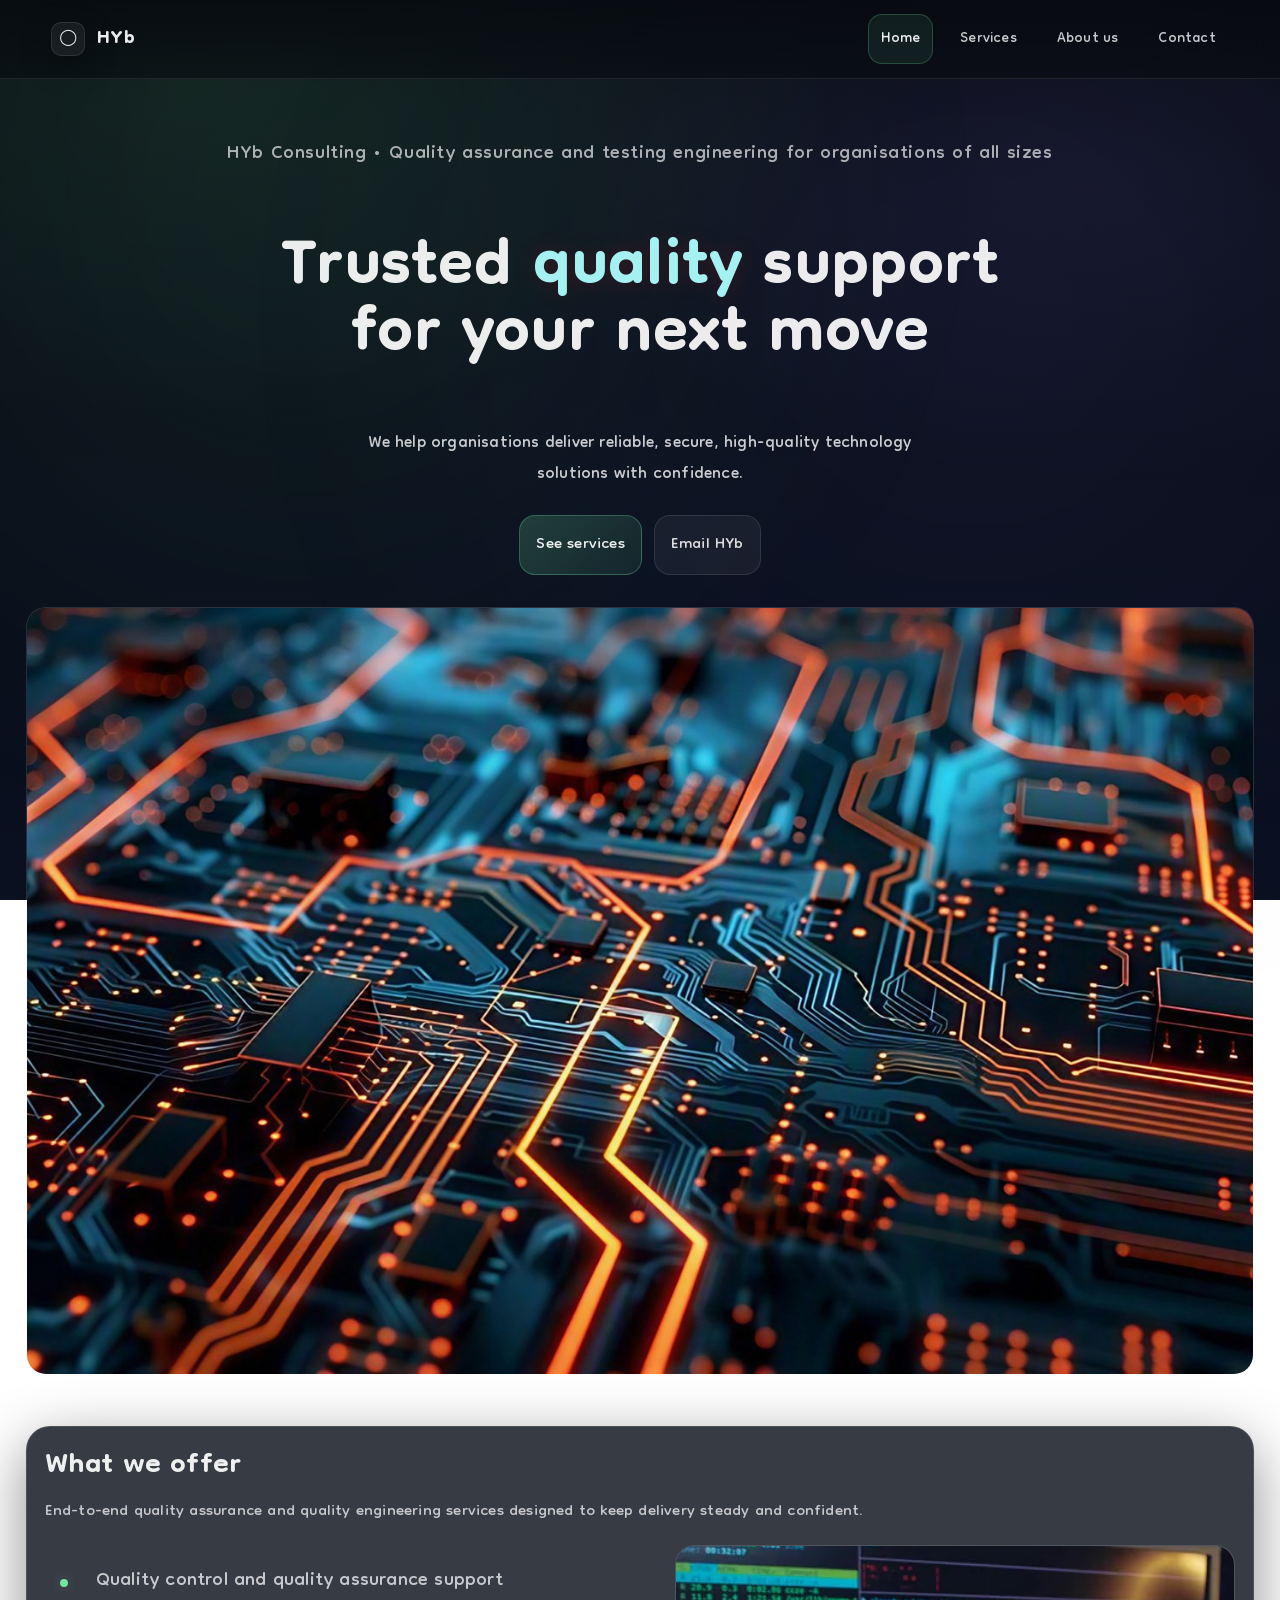
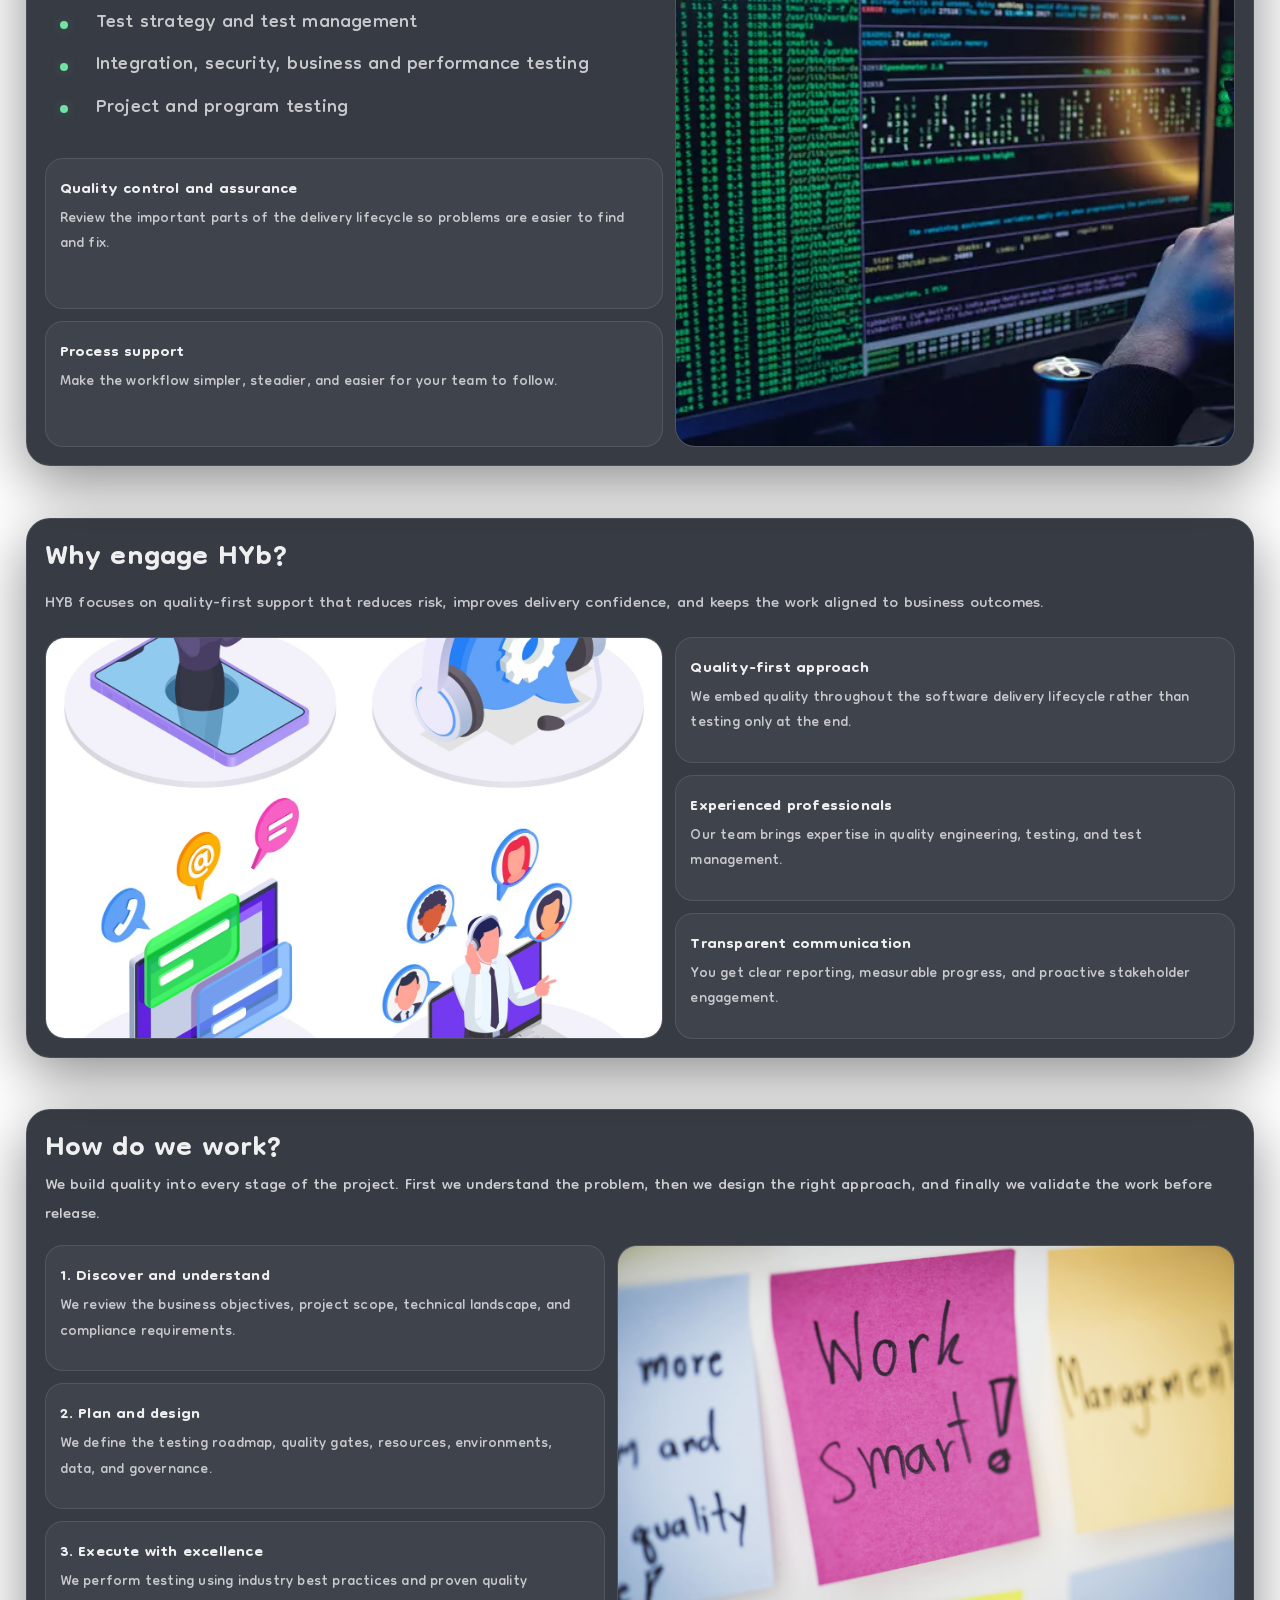
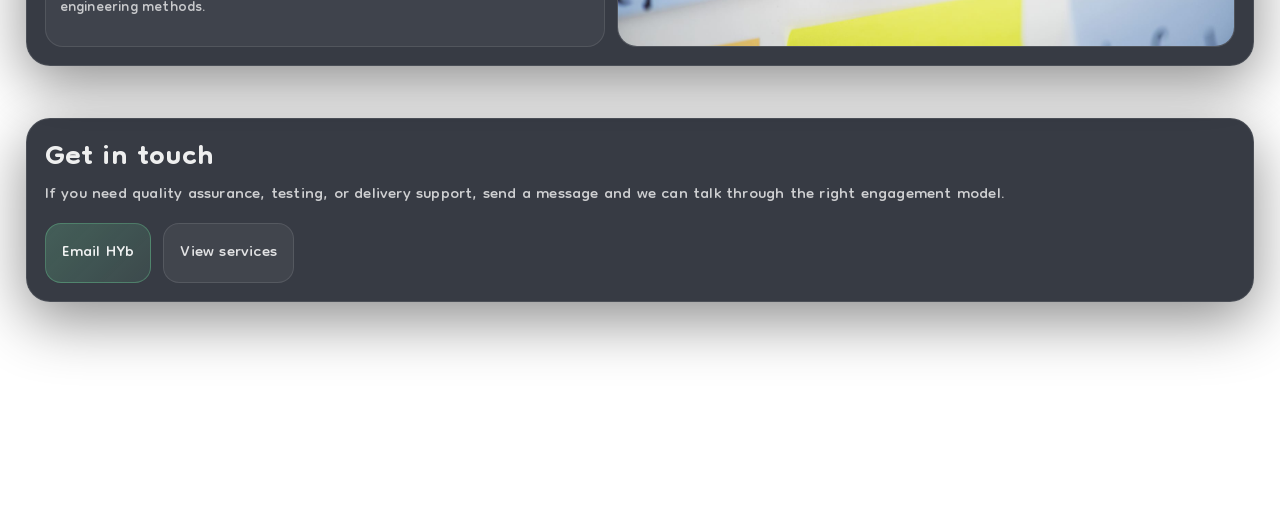
==== commit 05e71d68: "Decent" ====
--- a/index.html
+++ b/index.html
@@ -53,16 +53,10 @@
         <a class="btn btn-primary" href="Scripts/Services.html">See services</a>
         <a class="btn btn-ghost" href="Scripts/email.html">Email HYb</a>
       </div>
-      <div class="image-card image-card--long float-slower" style="margin: auto; margin-top: 32px;">
-        <img src="Images\Home-1.jpg" alt="Consulting support placeholder" loading="eager" fetchpriority="high" decoding="async" />
+      <div class="image-card image-card--long" style="margin: auto; margin-top: 32px;">
+        <img src="Images/Home-1.jpg" alt="Consulting support placeholder" loading="eager" fetchpriority="high" decoding="async" />
       </div>
     </section>
-
-    <!-- <section class="content-block">
-      <div class="image-card image-card--long float-slower">
-        <img src="Images\Home-1.jpg" alt="Consulting support placeholder" loading="eager" fetchpriority="high" decoding="async" />
-      </div>
-    </section> -->
 
     <section class="content-block reveal">
       <h2 class="section-title">What we offer</h2>
@@ -74,15 +68,17 @@
         <div class="panel-grid" style="grid-template-columns: 1fr; gap: 12px;">
           <div class="focus-copy">
             <ul class="focus-points" data-focus-points>
+              <li>Quality control and quality assurance support</li>
               <li>Test strategy and test management</li>
-              <li>Functional, integration, and release testing</li>
-              <li>Quality control and quality assurance support</li>
+              <li>Integration, security, business and performance testing</li>
+              <li>Project and program testing</li>
+              
             </ul>
           </div>
 
 
           <div class="mini-card">
-            <div class="mini-title">Quality control</div>
+            <div class="mini-title">Quality control and assurance</div>
             <div class="mini-text">Review the important parts of the delivery lifecycle so problems are easier to find and fix.</div>
           </div>
 
@@ -92,8 +88,8 @@
           </div>
         </div>
 
-        <div class="image-card image-card--tall float-slower">
-          <img src="Images\Home-2.webp" alt="Consulting support placeholder" loading="lazy" decoding="async" style="height: 400px;" />
+        <div class="image-card image-card--tall">
+          <img src="Images/Home-2.webp" alt="Consulting support placeholder" loading="lazy" decoding="async" style="height: 500px;" />
         </div>
       </div>
     </section>
@@ -105,8 +101,8 @@
       </p>
 
       <div class="panel-grid" style="margin-top: 16px; grid-template-columns: 1.05fr 0.95fr; align-items: stretch;">
-        <div class="image-card image-card--tall float-slower">
-          <img src="Images\Home-3.jpg" alt="Consulting support placeholder" loading="lazy" decoding="async" style="height: 400px;"/>
+        <div class="image-card image-card--tall">
+          <img src="Images/Home-3.jpg" alt="Consulting support placeholder" loading="lazy" decoding="async" style="height: 400px;" />
         </div>
         
         <div class="panel-grid" style="grid-template-columns: 1fr; gap: 12px;">
@@ -150,13 +146,14 @@
             <div class="mini-text">We define the testing roadmap, quality gates, resources, environments, data, and governance.</div>
           </div>
 
+
           <div class="mini-card">
             <div class="mini-title">3. Execute with excellence</div>
             <div class="mini-text">We perform testing using industry best practices and proven quality engineering methods.</div>
           </div>
         </div>
-        <div class="image-card image-card--tall float-slow">
-          <img src="Images\Home-4.jpg" alt="How we work placeholder" loading="lazy" decoding="async" style="height: 400px;"/>
+        <div class="image-card image-card--tall">
+          <img src="Images/Home-4.jpg" alt="How we work placeholder" loading="lazy" decoding="async" style="height: 400px;"/>
         </div>
       </div>
     </section>
--- a/Scripts/styles.css
+++ b/Scripts/styles.css
@@ -631,7 +631,7 @@
     }
 
     .image-card{
-      width: 100%;
+      height: 100%;
       border-radius: 20px;
       overflow: hidden;
       border: 1px solid rgba(255,255,255,0.10);
